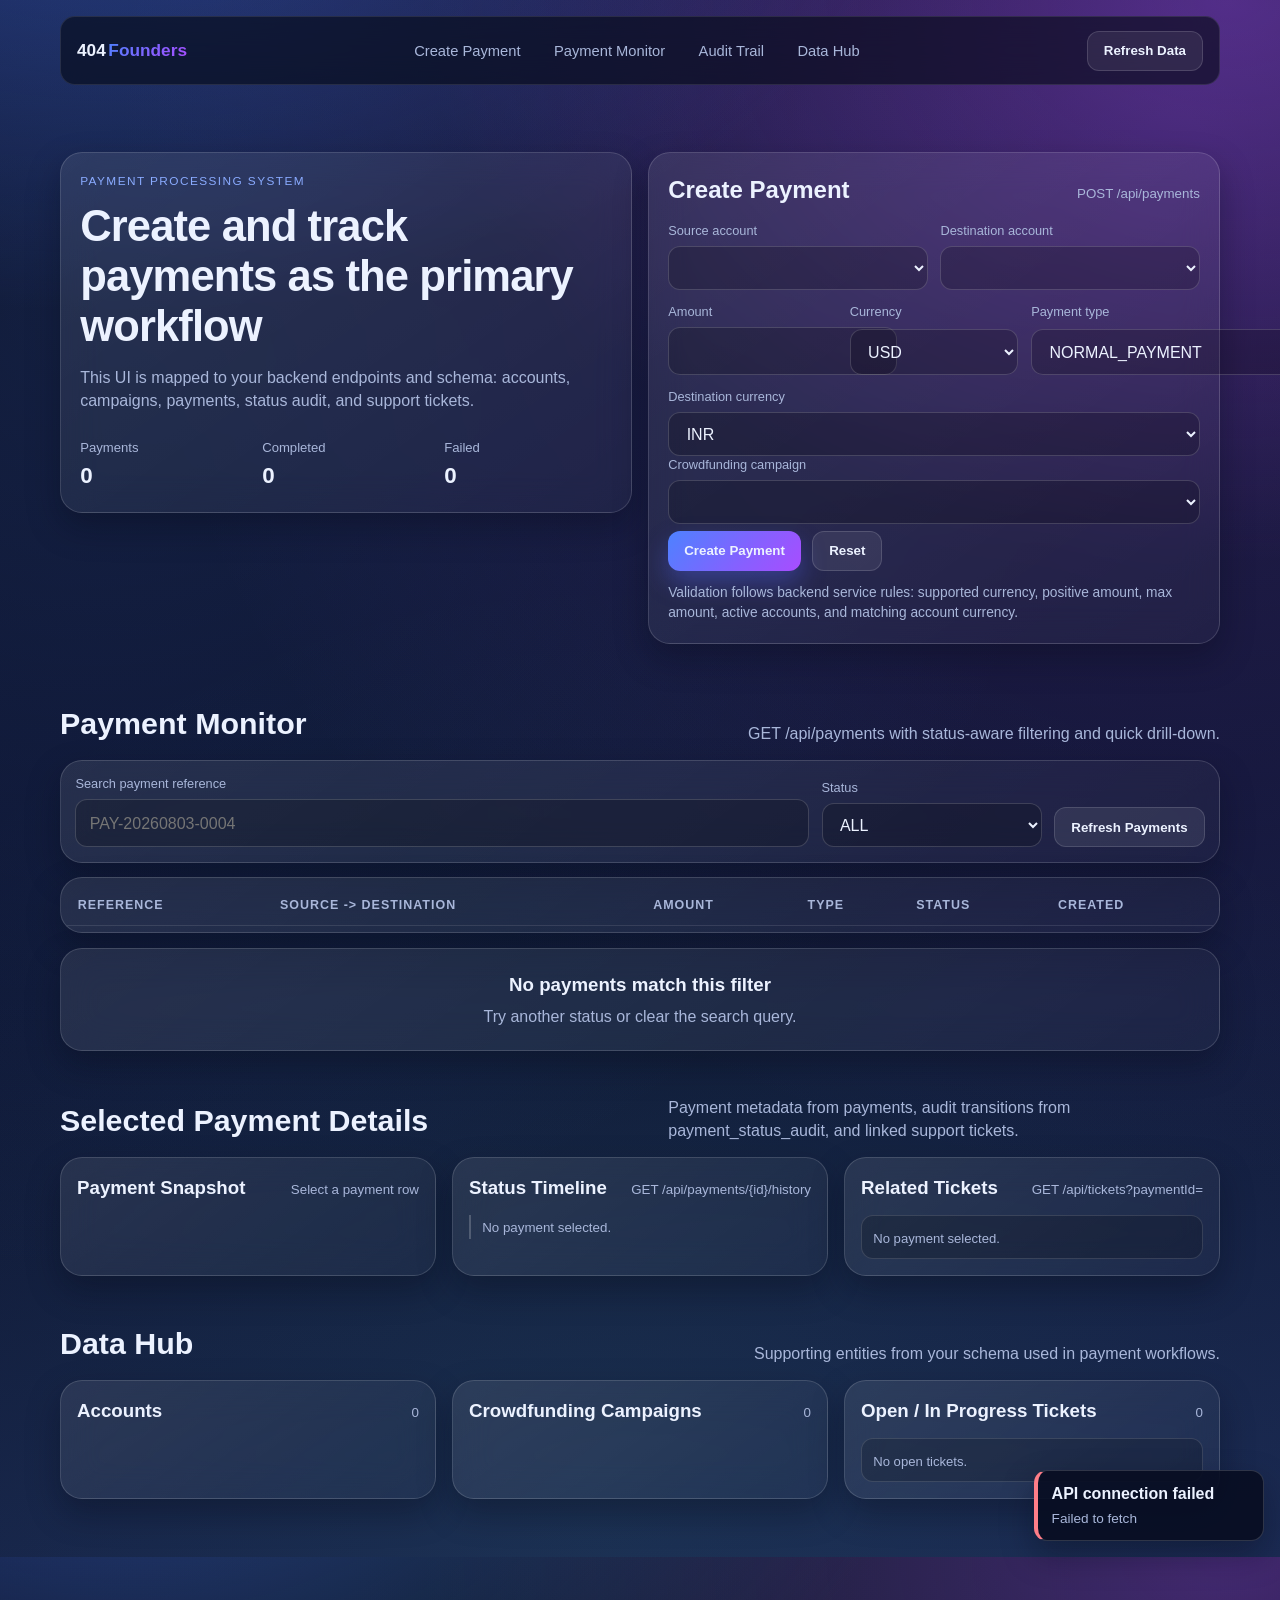
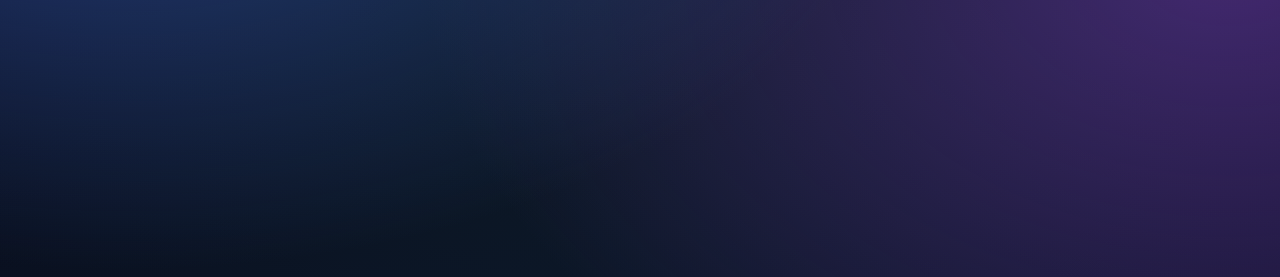
==== frontend/index.html @ 8d090b89 "Updated middleware and extra features" ====
<!DOCTYPE html>
<html lang="en">
<head>
    <meta charset="UTF-8">
    <meta name="viewport" content="width=device-width, initial-scale=1.0">
    <title>Payment Processing System Workspace</title>
    <link rel="stylesheet" href="styles.css">
</head>
<body>
    <div class="loading-screen" id="loadingScreen" aria-hidden="true">
        <div class="loader-orb"></div>
        <p>Loading payment workspace...</p>
    </div>

    <div class="background-glow" aria-hidden="true"></div>

    <header class="site-header" id="siteHeader">
        <nav class="navbar container" aria-label="Main navigation">
            <a class="brand" href="#workspace">404<span>Founders</span></a>
            <button class="nav-toggle" id="navToggle" aria-label="Toggle navigation" aria-expanded="false">
                <span></span><span></span><span></span>
            </button>
            <ul class="nav-links" id="navLinks">
                <li><a href="#workspace">Create Payment</a></li>
                <li><a href="#payments">Payment Monitor</a></li>
                <li><a href="#details">Audit Trail</a></li>
                <li><a href="#datahub">Data Hub</a></li>
            </ul>
            <button class="btn btn-ghost" id="refreshAllBtn">Refresh Data</button>
        </nav>
    </header>

    <main>
        <section class="hero container" id="workspace" data-reveal>
            <div class="hero-content glass">
                <p class="eyebrow">Payment Processing System</p>
                <h1>Create and track payments as the primary workflow</h1>
                <p class="hero-text">This UI is mapped to your backend endpoints and schema: accounts, campaigns, payments, status audit, and support tickets.</p>
                <div class="hero-metrics" id="kpiStrip">
                    <div>
                        <p class="metric-label">Payments</p>
                        <p class="metric-value" data-kpi="payments">0</p>
                    </div>
                    <div>
                        <p class="metric-label">Completed</p>
                        <p class="metric-value" data-kpi="completed">0</p>
                    </div>
                    <div>
                        <p class="metric-label">Failed</p>
                        <p class="metric-value" data-kpi="failed">0</p>
                    </div>
                </div>
            </div>

            <div class="hero-form glass">
                <div class="panel-head">
                    <h2>Create Payment</h2>
                    <small>POST /api/payments</small>
                </div>
                <form id="paymentForm" novalidate>
                    <div class="field-grid two-col">
                        <label class="field">
                            <span>Source account</span>
                            <select id="sourceAccountId" required></select>
                        </label>
                        <label class="field">
                            <span>Destination account</span>
                            <select id="destinationAccountId" required></select>
                        </label>
                    </div>

                    <div class="field-grid three-col">
                        <label class="field">
                            <span>Amount</span>
                            <input id="amount" type="number" min="0.01" step="0.01" required>
                        </label>
                        <label class="field">
                            <span>Currency</span>
                            <select id="currencyCode" required>
                                <option value="USD">USD</option>
                                <option value="EUR">EUR</option>
                                <option value="GBP">GBP</option>
                                <option value="INR">INR</option>
                            </select>
                        </label>
                        <label class="field">
                            <span>Payment type</span>
                            <select id="paymentType" required>
                                <option value="NORMAL_PAYMENT">NORMAL_PAYMENT</option>
                                <option value="CROWDFUNDING_PAYMENT">CROWDFUNDING_PAYMENT</option>
                            </select>
                        </label>
                    </div>

                    <label class="field">
                        <span>Destination currency</span>
                        <select id="destinationCurrencyCode" required>
                            <option value="INR">INR</option>
                            <option value="USD">USD</option>
                            <option value="EUR">EUR</option>
                            <option value="GBP">GBP</option>
                        </select>
                    </label>

                    <label class="field" id="campaignField" hidden>
                        <span>Crowdfunding campaign</span>
                        <select id="crowdfundingCampaignId"></select>
                    </label>

                    <div class="form-actions">
                        <button type="submit" class="btn btn-primary">Create Payment</button>
                        <button type="button" class="btn btn-ghost" id="resetPaymentFormBtn">Reset</button>
                    </div>
                </form>
                <p class="inline-note">Validation follows backend service rules: supported currency, positive amount, max amount, active accounts, and matching account currency.</p>
            </div>
        </section>

        <section class="section container" id="payments" data-reveal>
            <div class="section-heading">
                <h2>Payment Monitor</h2>
                <p>GET /api/payments with status-aware filtering and quick drill-down.</p>
            </div>
            <div class="toolbar glass">
                <label class="field">
                    <span>Search payment reference</span>
                    <input id="paymentSearch" type="search" placeholder="PAY-20260803-0004">
                </label>
                <label class="field">
                    <span>Status</span>
                    <select id="paymentStatusFilter">
                        <option value="ALL">ALL</option>
                        <option value="INITIATED">INITIATED</option>
                        <option value="PROCESSING">PROCESSING</option>
                        <option value="SUCCESS">SUCCESS</option>
                        <option value="CREATED">CREATED</option>
                        <option value="VALIDATED">VALIDATED</option>
                        <option value="SENT">SENT</option>
                        <option value="COMPLETED">COMPLETED</option>
                        <option value="FAILED">FAILED</option>
                        <option value="CANCELLED">CANCELLED</option>
                    </select>
                </label>
                <button class="btn btn-ghost" id="refreshPaymentsBtn">Refresh Payments</button>
            </div>
            <div class="table-wrap glass">
                <table class="payments-table">
                    <thead>
                        <tr>
                            <th>Reference</th>
                            <th>Source -> Destination</th>
                            <th>Amount</th>
                            <th>Type</th>
                            <th>Status</th>
                            <th>Created</th>
                        </tr>
                    </thead>
                    <tbody id="paymentsTableBody"></tbody>
                </table>
            </div>
            <div class="empty-state glass" id="paymentsEmptyState" hidden>
                <h3>No payments match this filter</h3>
                <p>Try another status or clear the search query.</p>
            </div>
        </section>

        <section class="section container" id="details" data-reveal>
            <div class="section-heading">
                <h2>Selected Payment Details</h2>
                <p>Payment metadata from payments, audit transitions from payment_status_audit, and linked support tickets.</p>
            </div>
            <div class="details-grid">
                <article class="glass panel" id="selectedPaymentPanel">
                    <div class="panel-head">
                        <h3>Payment Snapshot</h3>
                        <small id="selectedPaymentReference">Select a payment row</small>
                    </div>
                    <div class="kv-grid" id="paymentSnapshot"></div>
                </article>
                <article class="glass panel">
                    <div class="panel-head">
                        <h3>Status Timeline</h3>
                        <small>GET /api/payments/{id}/history</small>
                    </div>
                    <ul class="timeline" id="auditTimeline"></ul>
                </article>
                <article class="glass panel">
                    <div class="panel-head">
                        <h3>Related Tickets</h3>
                        <small>GET /api/tickets?paymentId=</small>
                    </div>
                    <div id="ticketList" class="ticket-list"></div>
                </article>
            </div>
        </section>

        <section class="section container" id="datahub" data-reveal>
            <div class="section-heading">
                <h2>Data Hub</h2>
                <p>Supporting entities from your schema used in payment workflows.</p>
            </div>
            <div class="hub-grid">
                <article class="glass panel">
                    <div class="panel-head">
                        <h3>Accounts</h3>
                        <small id="accountsCount">0</small>
                    </div>
                    <div id="accountsList" class="list-stack"></div>
                </article>
                <article class="glass panel">
                    <div class="panel-head">
                        <h3>Crowdfunding Campaigns</h3>
                        <small id="campaignsCount">0</small>
                    </div>
                    <div id="campaignsList" class="list-stack"></div>
                </article>
                <article class="glass panel">
                    <div class="panel-head">
                        <h3>Open / In Progress Tickets</h3>
                        <small id="openTicketsCount">0</small>
                    </div>
                    <div id="openTicketsList" class="list-stack"></div>
                </article>
            </div>
        </section>
    </main>

    <div class="toast-stack" id="toastStack" aria-live="polite" aria-atomic="true"></div>

    <dialog class="confirm-dialog" id="confirmDialog">
        <form method="dialog">
            <h3>Confirm Payment Creation</h3>
            <p id="confirmText">Continue with this payment request?</p>
            <div class="dialog-actions">
                <button value="cancel" class="btn btn-ghost">Cancel</button>
                <button value="confirm" class="btn btn-primary" id="confirmActionBtn">Create</button>
            </div>
        </form>
    </dialog>

    <template id="listItemTemplate">
        <article class="list-item">
            <div>
                <h4></h4>
                <p></p>
            </div>
            <span class="status-chip"></span>
        </article>
    </template>

    <script src="script.js"></script>
</body>
</html>
---- frontend/styles.css ----
:root {
    --bg-0: #060915;
    --bg-1: #0d1430;
    --bg-2: #1a2751;
    --text-main: #ecf2ff;
    --text-subtle: #a9b7da;
    --stroke: rgba(255, 255, 255, 0.15);
    --shadow-lg: 0 26px 70px rgba(6, 10, 24, 0.45);
    --shadow-md: 0 14px 32px rgba(6, 10, 24, 0.34);
    --radius-lg: 22px;
    --radius-md: 14px;
    --accent: linear-gradient(130deg, #4d82ff 0%, #8660ff 60%, #a84dff 100%);
    --ok: #4ce0b9;
    --warn: #ffca73;
    --danger: #ff7e88;
}

* {
    box-sizing: border-box;
}

html,
body {
    margin: 0;
    padding: 0;
    min-height: 100%;
}

body {
    font-family: "Inter", "Segoe UI", Roboto, Arial, sans-serif;
    color: var(--text-main);
    background: radial-gradient(1200px 720px at 10% -10%, #25397e 0%, transparent 65%),
        radial-gradient(1150px 800px at 96% 0%, #43256f 0%, transparent 70%),
        linear-gradient(170deg, var(--bg-0), var(--bg-1) 56%, var(--bg-2));
    line-height: 1.45;
    opacity: 0;
    transform: translateY(8px);
    transition: opacity 0.5s ease, transform 0.5s ease;
}

body.is-loaded {
    opacity: 1;
    transform: translateY(0);
}

.background-glow {
    position: fixed;
    inset: -25vmax;
    pointer-events: none;
    background: radial-gradient(circle at 22% 28%, rgba(80, 132, 255, 0.16), transparent 45%),
        radial-gradient(circle at 78% 20%, rgba(155, 87, 255, 0.2), transparent 46%),
        radial-gradient(circle at 48% 83%, rgba(76, 224, 185, 0.07), transparent 45%);
    animation: drift 16s ease-in-out infinite alternate;
}

@keyframes drift {
    0% { transform: translate3d(-2%, -1%, 0) scale(1); }
    100% { transform: translate3d(2%, 1%, 0) scale(1.04); }
}

.container {
    width: min(1160px, 92vw);
    margin: 0 auto;
}

.glass {
    border: 1px solid var(--stroke);
    background: linear-gradient(145deg, rgba(255, 255, 255, 0.09), rgba(255, 255, 255, 0.03));
    border-radius: var(--radius-lg);
    backdrop-filter: blur(18px);
    -webkit-backdrop-filter: blur(18px);
    box-shadow: var(--shadow-md);
}

.site-header {
    position: sticky;
    top: 0;
    z-index: 25;
    padding-top: 1rem;
}

.navbar {
    display: flex;
    align-items: center;
    justify-content: space-between;
    gap: 1rem;
    padding: 0.85rem 1rem;
    border-radius: 15px;
    border: 1px solid rgba(255, 255, 255, 0.1);
    background: rgba(6, 10, 24, 0.62);
    backdrop-filter: blur(15px);
    transition: all 0.25s ease;
}

.site-header.scrolled .navbar {
    border-color: rgba(255, 255, 255, 0.18);
    background: rgba(6, 10, 24, 0.86);
}

.brand {
    color: var(--text-main);
    text-decoration: none;
    font-size: 1.08rem;
    font-weight: 700;
}

.brand span {
    margin-left: 0.16rem;
    background: var(--accent);
    -webkit-background-clip: text;
    background-clip: text;
    color: transparent;
}

.nav-links {
    list-style: none;
    display: flex;
    gap: 0.85rem;
    margin: 0;
    padding: 0;
}

.nav-links a {
    color: var(--text-subtle);
    text-decoration: none;
    font-size: 0.92rem;
    border-radius: 10px;
    padding: 0.4rem 0.62rem;
    transition: color 0.2s ease, background 0.2s ease;
}

.nav-links a:hover,
.nav-links a:focus-visible {
    color: var(--text-main);
    background: rgba(255, 255, 255, 0.08);
}

.nav-toggle {
    display: none;
    width: 42px;
    height: 42px;
    border: 0;
    border-radius: 11px;
    background: rgba(255, 255, 255, 0.1);
}

.nav-toggle span {
    display: block;
    width: 20px;
    height: 2px;
    border-radius: 2px;
    background: #ecf2ff;
    margin: 4px auto;
}

.btn {
    appearance: none;
    border: 0;
    border-radius: 12px;
    padding: 0.72rem 1rem;
    color: var(--text-main);
    font-weight: 600;
    text-decoration: none;
    cursor: pointer;
    transition: transform 0.2s ease, box-shadow 0.25s ease;
}

.btn:hover {
    transform: translateY(-1px);
}

.btn-primary {
    background: var(--accent);
    box-shadow: 0 12px 25px rgba(84, 104, 255, 0.34);
}

.btn-ghost {
    background: rgba(255, 255, 255, 0.08);
    border: 1px solid rgba(255, 255, 255, 0.14);
}

main {
    padding-bottom: 2.2rem;
}

.hero {
    padding: 4.2rem 0 2.2rem;
    display: grid;
    grid-template-columns: 1fr 1fr;
    gap: 1rem;
    align-items: start;
}

.hero-content,
.hero-form {
    padding: 1.2rem;
}

.eyebrow {
    margin: 0 0 0.7rem;
    color: #8aabff;
    text-transform: uppercase;
    letter-spacing: 0.12em;
    font-size: 0.74rem;
}

h1,
h2,
h3,
h4,
p {
    margin: 0;
}

h1 {
    font-size: clamp(1.9rem, 3.4vw, 2.8rem);
    line-height: 1.15;
    letter-spacing: -0.02em;
}

.hero-text {
    margin-top: 0.95rem;
    color: var(--text-subtle);
    max-width: 62ch;
}

.hero-metrics {
    margin-top: 1.6rem;
    display: grid;
    grid-template-columns: repeat(3, minmax(100px, 1fr));
    gap: 0.9rem;
}

.metric-label {
    color: var(--text-subtle);
    font-size: 0.82rem;
}

.metric-value {
    margin-top: 0.2rem;
    font-size: 1.4rem;
    font-weight: 700;
}

.panel-head {
    display: flex;
    align-items: baseline;
    justify-content: space-between;
    gap: 0.8rem;
    margin-bottom: 0.9rem;
}

.panel-head small {
    color: var(--text-subtle);
}

.field-grid {
    display: grid;
    gap: 0.8rem;
    margin-bottom: 0.8rem;
}

.field-grid.two-col { grid-template-columns: repeat(2, minmax(120px, 1fr)); }
.field-grid.three-col { grid-template-columns: repeat(3, minmax(100px, 1fr)); }

.field {
    display: grid;
    gap: 0.35rem;
}

.field span {
    color: var(--text-subtle);
    font-size: 0.8rem;
}

input,
select {
    border: 1px solid rgba(255, 255, 255, 0.16);
    background: rgba(0, 0, 0, 0.2);
    color: var(--text-main);
    border-radius: 12px;
    padding: 0.72rem 0.84rem;
    font: inherit;
    outline: none;
}

input:focus,
select:focus {
    border-color: rgba(136, 157, 255, 0.95);
    box-shadow: 0 0 0 3px rgba(111, 104, 255, 0.22);
}

.form-actions {
    margin-top: 0.4rem;
    display: flex;
    flex-wrap: wrap;
    gap: 0.7rem;
}

.inline-note {
    margin-top: 0.8rem;
    color: var(--text-subtle);
    font-size: 0.86rem;
}

.section {
    padding: 1.4rem 0;
}

.section-heading {
    margin-bottom: 0.9rem;
    display: flex;
    justify-content: space-between;
    align-items: end;
    gap: 1rem;
}

.section-heading h2 {
    font-size: clamp(1.3rem, 2.5vw, 1.9rem);
}

.section-heading p {
    color: var(--text-subtle);
    max-width: 62ch;
}

.toolbar {
    padding: 0.9rem;
    margin-bottom: 0.9rem;
    display: grid;
    grid-template-columns: 1fr 220px auto;
    gap: 0.8rem;
    align-items: end;
}

.table-wrap {
    overflow-x: auto;
    padding: 0.4rem;
}

.payments-table {
    width: 100%;
    border-collapse: collapse;
    min-width: 780px;
}

.payments-table th,
.payments-table td {
    padding: 0.7rem 0.65rem;
    border-bottom: 1px solid rgba(255, 255, 255, 0.1);
    text-align: left;
    font-size: 0.88rem;
}

.payments-table th {
    color: var(--text-subtle);
    font-size: 0.78rem;
    text-transform: uppercase;
    letter-spacing: 0.08em;
}

.payments-table tbody tr {
    cursor: pointer;
    transition: background 0.2s ease;
}

.payments-table tbody tr:hover {
    background: rgba(255, 255, 255, 0.06);
}

.payments-table tbody tr.active-row {
    background: rgba(111, 104, 255, 0.24);
}

.status-chip {
    display: inline-block;
    border-radius: 999px;
    padding: 0.2rem 0.52rem;
    font-size: 0.73rem;
    border: 1px solid rgba(255, 255, 255, 0.22);
}

.status-created,
.status-validated,
.status-sent { color: #d4deff; }

.status-completed {
    color: #b5ffe8;
    border-color: rgba(76, 224, 185, 0.48);
}

.status-failed {
    color: #ffc2c8;
    border-color: rgba(255, 126, 136, 0.5);
}

.details-grid {
    display: grid;
    grid-template-columns: 1fr 1fr 1fr;
    gap: 1rem;
}

.panel {
    padding: 1rem;
}

.kv-grid {
    display: grid;
    gap: 0.55rem;
}

.kv-row {
    display: flex;
    justify-content: space-between;
    gap: 0.8rem;
    border-bottom: 1px dashed rgba(255, 255, 255, 0.13);
    padding-bottom: 0.35rem;
}

.kv-row span {
    color: var(--text-subtle);
    font-size: 0.85rem;
}

.kv-row strong {
    font-size: 0.88rem;
}

.timeline {
    list-style: none;
    margin: 0;
    padding: 0;
    display: grid;
    gap: 0.65rem;
}

.timeline li {
    border-left: 2px solid rgba(255, 255, 255, 0.2);
    padding-left: 0.7rem;
}

.timeline small {
    color: var(--text-subtle);
}

.ticket-list,
.list-stack {
    display: grid;
    gap: 0.55rem;
}

.ticket-item,
.list-item {
    border-radius: 12px;
    background: rgba(0, 0, 0, 0.18);
    border: 1px solid rgba(255, 255, 255, 0.13);
    padding: 0.62rem 0.7rem;
}

.ticket-item p,
.list-item p {
    color: var(--text-subtle);
    font-size: 0.82rem;
    margin-top: 0.2rem;
}

.hub-grid {
    display: grid;
    grid-template-columns: repeat(3, minmax(220px, 1fr));
    gap: 1rem;
}

.empty-state {
    margin-top: 0.9rem;
    text-align: center;
    padding: 1.4rem;
}

.empty-state p {
    color: var(--text-subtle);
    margin-top: 0.4rem;
}

.loading-screen {
    position: fixed;
    inset: 0;
    z-index: 999;
    display: grid;
    place-items: center;
    gap: 0.7rem;
    color: var(--text-subtle);
    background: radial-gradient(circle at 50% 30%, #202d62, #060915);
    transition: opacity 0.45s ease, visibility 0.45s ease;
}

.loading-screen.hidden {
    opacity: 0;
    visibility: hidden;
}

.loader-orb {
    width: 62px;
    height: 62px;
    border-radius: 50%;
    border: 3px solid rgba(255, 255, 255, 0.2);
    border-top-color: #9b8eff;
    animation: spin 1s linear infinite;
}

@keyframes spin { to { transform: rotate(360deg); } }

.toast-stack {
    position: fixed;
    right: 1rem;
    bottom: 1rem;
    display: grid;
    gap: 0.6rem;
    z-index: 80;
}

.toast {
    min-width: 230px;
    max-width: 340px;
    border-radius: 13px;
    padding: 0.72rem 0.85rem;
    border: 1px solid rgba(255, 255, 255, 0.16);
    background: rgba(8, 14, 34, 0.92);
    box-shadow: var(--shadow-md);
    animation: toast-in 0.24s ease;
}

.toast p {
    margin-top: 0.2rem;
    color: var(--text-subtle);
    font-size: 0.85rem;
}

.toast.success { border-left: 4px solid var(--ok); }
.toast.warn { border-left: 4px solid var(--warn); }
.toast.error { border-left: 4px solid var(--danger); }

@keyframes toast-in {
    from { transform: translateY(14px); opacity: 0; }
    to { transform: translateY(0); opacity: 1; }
}

.confirm-dialog {
    width: min(420px, 92vw);
    border: 1px solid rgba(255, 255, 255, 0.2);
    border-radius: 16px;
    background: #0d1634;
    color: var(--text-main);
    box-shadow: var(--shadow-lg);
    padding: 1rem;
}

.confirm-dialog::backdrop {
    background: rgba(4, 7, 17, 0.64);
    backdrop-filter: blur(4px);
}

.confirm-dialog p {
    margin: 0.55rem 0 1rem;
    color: var(--text-subtle);
}

.dialog-actions {
    display: flex;
    justify-content: flex-end;
    gap: 0.65rem;
}

[data-reveal] {
    opacity: 0;
    transform: translateY(18px);
    transition: opacity 0.55s ease, transform 0.55s ease;
}

[data-reveal].visible {
    opacity: 1;
    transform: translateY(0);
}

@media (max-width: 1020px) {
    .hero,
    .details-grid,
    .hub-grid {
        grid-template-columns: 1fr;
    }

    .toolbar {
        grid-template-columns: 1fr 1fr;
    }

    .toolbar .btn {
        grid-column: 1 / -1;
    }

    .field-grid.three-col {
        grid-template-columns: 1fr;
    }
}

@media (max-width: 760px) {
    .nav-toggle {
        display: inline-grid;
        place-items: center;
    }

    .nav-links {
        position: absolute;
        left: 4vw;
        right: 4vw;
        top: 68px;
        display: none;
        flex-direction: column;
        background: rgba(7, 12, 27, 0.95);
        border: 1px solid rgba(255, 255, 255, 0.12);
        border-radius: 14px;
        padding: 0.72rem;
    }

    .nav-links.open {
        display: flex;
    }

    .navbar > .btn {
        display: none;
    }

    .hero {
        padding-top: 3.6rem;
    }

    .field-grid.two-col,
    .toolbar,
    .hero-metrics,
    .section-heading {
        grid-template-columns: 1fr;
    }

    .section-heading {
        display: grid;
    }
}

@media (prefers-reduced-motion: reduce) {
    *, *::before, *::after {
        animation-duration: 0.01ms !important;
        animation-iteration-count: 1 !important;
        transition-duration: 0.01ms !important;
    }
}
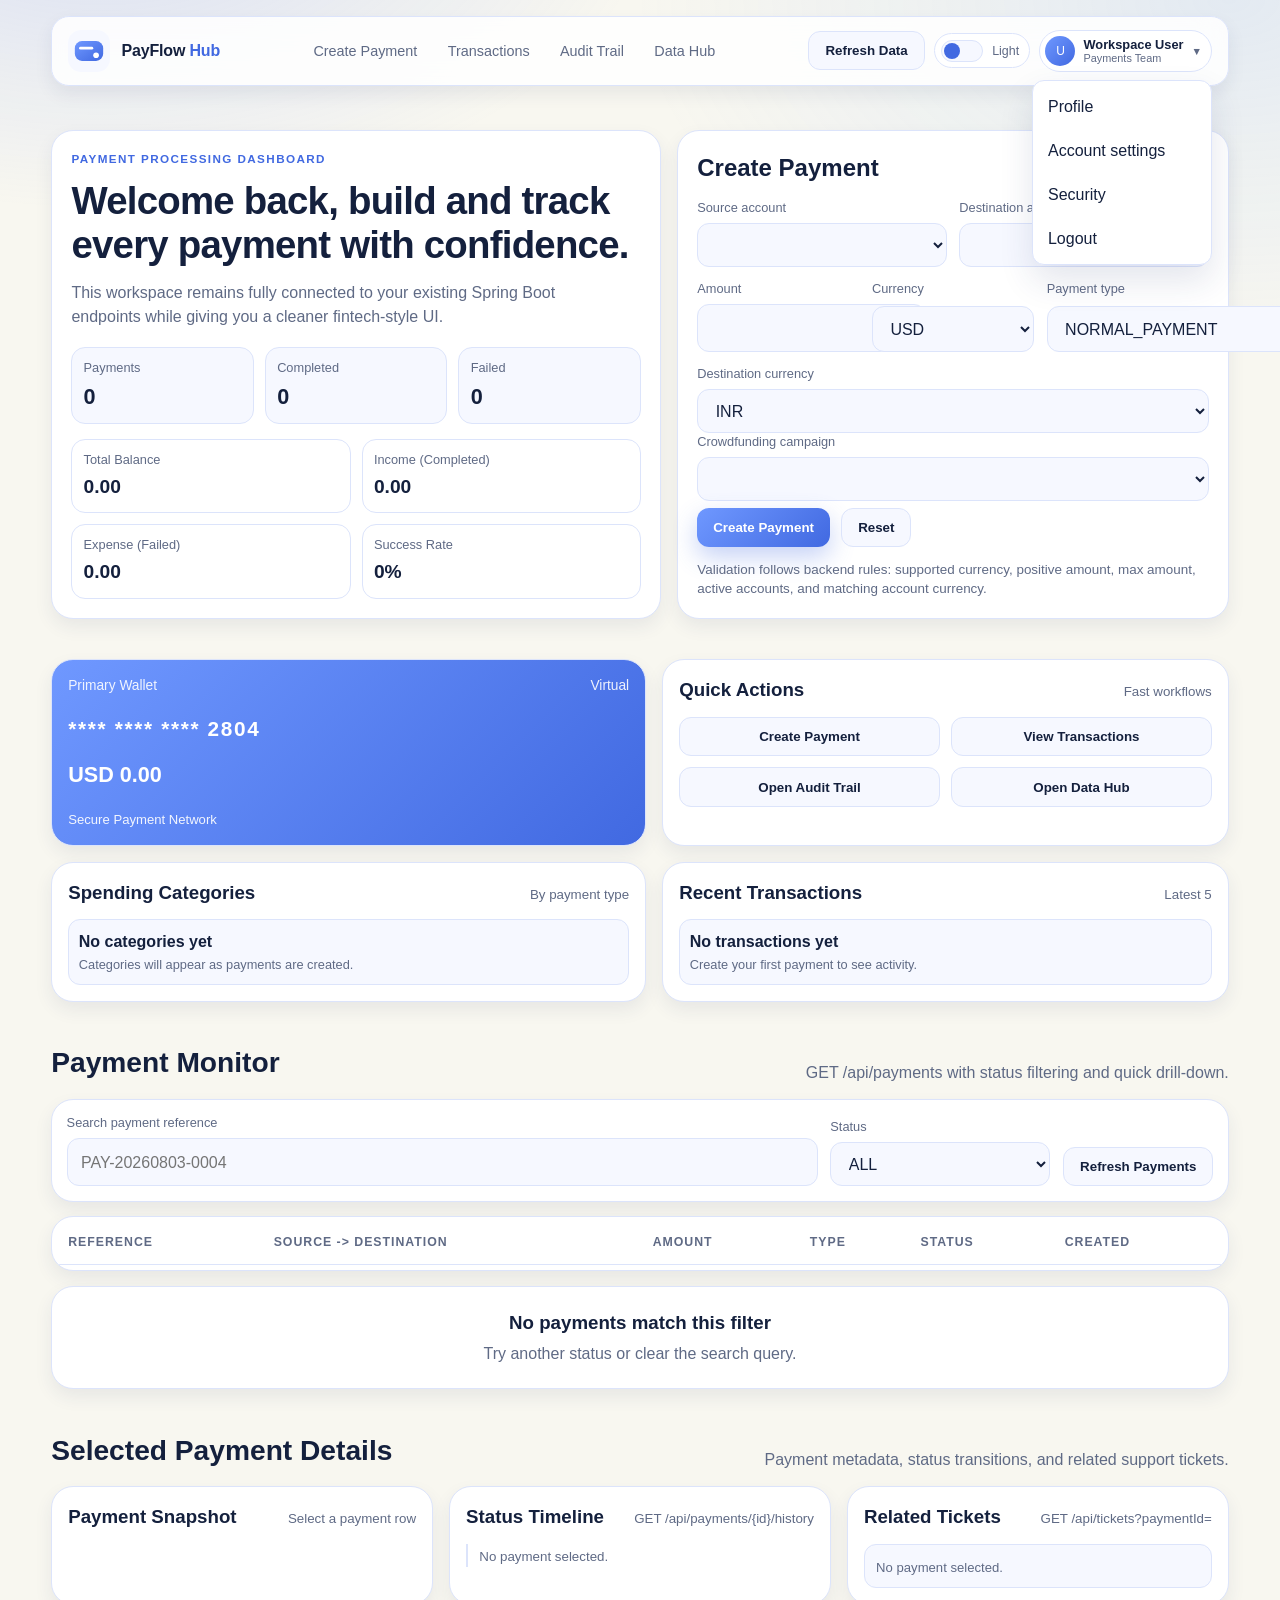
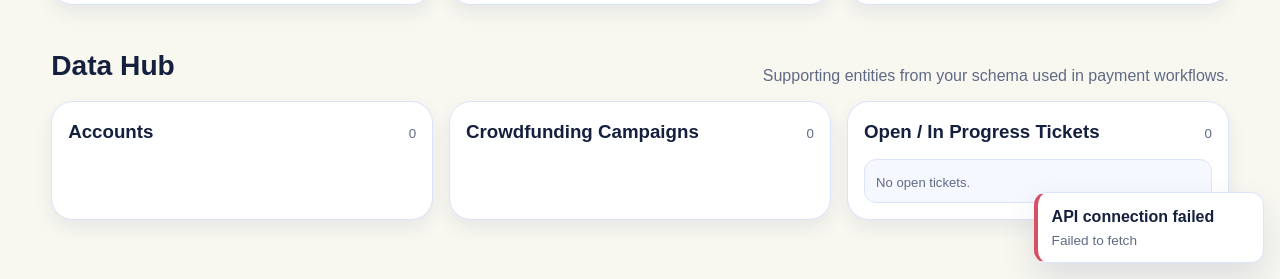
==== commit 97f2f7f8: "frontenddesign" ====
--- a/frontend/index.html
+++ b/frontend/index.html
@@ -6,53 +6,115 @@
     <title>Payment Processing System Workspace</title>
     <link rel="stylesheet" href="styles.css">
 </head>
-<body>
+<body data-theme="light">
     <div class="loading-screen" id="loadingScreen" aria-hidden="true">
         <div class="loader-orb"></div>
         <p>Loading payment workspace...</p>
     </div>
 
-    <div class="background-glow" aria-hidden="true"></div>
-
     <header class="site-header" id="siteHeader">
         <nav class="navbar container" aria-label="Main navigation">
-            <a class="brand" href="#workspace">404<span>Founders</span></a>
+            <a class="brand" href="#workspace" aria-label="Payment Workspace">
+                <span class="brand-logo" aria-hidden="true">
+                    <svg viewBox="0 0 48 48" role="img" focusable="false">
+                        <defs>
+                            <linearGradient id="logoGradient" x1="0" y1="0" x2="1" y2="1">
+                                <stop offset="0%" stop-color="#6f98ff" />
+                                <stop offset="100%" stop-color="#4169e1" />
+                            </linearGradient>
+                        </defs>
+                        <rect x="4" y="10" width="40" height="28" rx="10" fill="url(#logoGradient)"></rect>
+                        <rect x="10" y="18" width="20" height="4" rx="2" fill="#ffffff"></rect>
+                        <circle cx="34" cy="30" r="4" fill="#ffffff"></circle>
+                    </svg>
+                </span>
+                <span class="brand-text">PayFlow <strong>Hub</strong></span>
+            </a>
+
             <button class="nav-toggle" id="navToggle" aria-label="Toggle navigation" aria-expanded="false">
                 <span></span><span></span><span></span>
             </button>
+
             <ul class="nav-links" id="navLinks">
                 <li><a href="#workspace">Create Payment</a></li>
-                <li><a href="#payments">Payment Monitor</a></li>
+                <li><a href="#payments">Transactions</a></li>
                 <li><a href="#details">Audit Trail</a></li>
                 <li><a href="#datahub">Data Hub</a></li>
             </ul>
-            <button class="btn btn-ghost" id="refreshAllBtn">Refresh Data</button>
+
+            <div class="header-actions">
+                <button class="btn btn-ghost" id="refreshAllBtn">Refresh Data</button>
+
+                <button class="theme-toggle" id="themeToggle" type="button" aria-label="Toggle theme">
+                    <span class="theme-toggle-track">
+                        <span class="theme-toggle-thumb"></span>
+                    </span>
+                    <span class="theme-toggle-label" id="themeToggleLabel">Light</span>
+                </button>
+
+                <div class="profile" id="profileMenuRoot">
+                    <button class="profile-trigger" id="profileTrigger" type="button" aria-haspopup="true" aria-expanded="false">
+                        <span class="avatar" aria-hidden="true">U</span>
+                        <span class="profile-meta">
+                            <strong id="profileName">Workspace User</strong>
+                            <small>Payments Team</small>
+                        </span>
+                        <span class="profile-caret" aria-hidden="true">▼</span>
+                    </button>
+                    <div class="profile-dropdown" id="profileDropdown" hidden>
+                        <button type="button">Profile</button>
+                        <button type="button">Account settings</button>
+                        <button type="button">Security</button>
+                        <button type="button">Logout</button>
+                    </div>
+                </div>
+            </div>
         </nav>
     </header>
 
     <main>
         <section class="hero container" id="workspace" data-reveal>
-            <div class="hero-content glass">
-                <p class="eyebrow">Payment Processing System</p>
-                <h1>Create and track payments as the primary workflow</h1>
-                <p class="hero-text">This UI is mapped to your backend endpoints and schema: accounts, campaigns, payments, status audit, and support tickets.</p>
+            <div class="hero-content card">
+                <p class="eyebrow">Payment Processing Dashboard</p>
+                <h1>Welcome back, build and track every payment with confidence.</h1>
+                <p class="hero-text">This workspace remains fully connected to your existing Spring Boot endpoints while giving you a cleaner fintech-style UI.</p>
+
                 <div class="hero-metrics" id="kpiStrip">
-                    <div>
+                    <div class="metric-box">
                         <p class="metric-label">Payments</p>
                         <p class="metric-value" data-kpi="payments">0</p>
                     </div>
-                    <div>
+                    <div class="metric-box">
                         <p class="metric-label">Completed</p>
                         <p class="metric-value" data-kpi="completed">0</p>
                     </div>
-                    <div>
+                    <div class="metric-box">
                         <p class="metric-label">Failed</p>
                         <p class="metric-value" data-kpi="failed">0</p>
                     </div>
                 </div>
-            </div>
-
-            <div class="hero-form glass">
+
+                <div class="insight-grid">
+                    <article class="card insight-card">
+                        <p>Total Balance</p>
+                        <h3 id="totalBalanceValue">0.00</h3>
+                    </article>
+                    <article class="card insight-card">
+                        <p>Income (Completed)</p>
+                        <h3 id="incomeValue">0.00</h3>
+                    </article>
+                    <article class="card insight-card">
+                        <p>Expense (Failed)</p>
+                        <h3 id="expenseValue">0.00</h3>
+                    </article>
+                    <article class="card insight-card">
+                        <p>Success Rate</p>
+                        <h3 id="successRateValue">0%</h3>
+                    </article>
+                </div>
+            </div>
+
+            <div class="hero-form card">
                 <div class="panel-head">
                     <h2>Create Payment</h2>
                     <small>POST /api/payments</small>
@@ -112,16 +174,61 @@
                         <button type="button" class="btn btn-ghost" id="resetPaymentFormBtn">Reset</button>
                     </div>
                 </form>
-                <p class="inline-note">Validation follows backend service rules: supported currency, positive amount, max amount, active accounts, and matching account currency.</p>
+                <p class="inline-note">Validation follows backend rules: supported currency, positive amount, max amount, active accounts, and matching account currency.</p>
+            </div>
+        </section>
+
+        <section class="section container" data-reveal>
+            <div class="dashboard-grid">
+                <article class="card wallet-card">
+                    <div class="wallet-top">
+                        <p>Primary Wallet</p>
+                        <span>Virtual</span>
+                    </div>
+                    <h3>**** **** **** 2804</h3>
+                    <p class="wallet-balance" id="walletBalanceValue">USD 0.00</p>
+                    <div class="wallet-footer">
+                        <span>Secure Payment Network</span>
+                    </div>
+                </article>
+
+                <article class="card quick-actions-card">
+                    <div class="panel-head">
+                        <h3>Quick Actions</h3>
+                        <small>Fast workflows</small>
+                    </div>
+                    <div class="quick-actions-grid">
+                        <button class="btn btn-soft" id="quickActionCreate">Create Payment</button>
+                        <button class="btn btn-soft" id="quickActionTransactions">View Transactions</button>
+                        <button class="btn btn-soft" id="quickActionAudit">Open Audit Trail</button>
+                        <button class="btn btn-soft" id="quickActionDataHub">Open Data Hub</button>
+                    </div>
+                </article>
+
+                <article class="card categories-card">
+                    <div class="panel-head">
+                        <h3>Spending Categories</h3>
+                        <small>By payment type</small>
+                    </div>
+                    <div id="spendingCategoryList" class="stack-list"></div>
+                </article>
+
+                <article class="card recent-card">
+                    <div class="panel-head">
+                        <h3>Recent Transactions</h3>
+                        <small>Latest 5</small>
+                    </div>
+                    <div id="recentTransactionsList" class="stack-list"></div>
+                </article>
             </div>
         </section>
 
         <section class="section container" id="payments" data-reveal>
             <div class="section-heading">
                 <h2>Payment Monitor</h2>
-                <p>GET /api/payments with status-aware filtering and quick drill-down.</p>
-            </div>
-            <div class="toolbar glass">
+                <p>GET /api/payments with status filtering and quick drill-down.</p>
+            </div>
+            <div class="toolbar card">
                 <label class="field">
                     <span>Search payment reference</span>
                     <input id="paymentSearch" type="search" placeholder="PAY-20260803-0004">
@@ -143,7 +250,7 @@
                 </label>
                 <button class="btn btn-ghost" id="refreshPaymentsBtn">Refresh Payments</button>
             </div>
-            <div class="table-wrap glass">
+            <div class="table-wrap card">
                 <table class="payments-table">
                     <thead>
                         <tr>
@@ -158,7 +265,7 @@
                     <tbody id="paymentsTableBody"></tbody>
                 </table>
             </div>
-            <div class="empty-state glass" id="paymentsEmptyState" hidden>
+            <div class="empty-state card" id="paymentsEmptyState" hidden>
                 <h3>No payments match this filter</h3>
                 <p>Try another status or clear the search query.</p>
             </div>
@@ -167,24 +274,24 @@
         <section class="section container" id="details" data-reveal>
             <div class="section-heading">
                 <h2>Selected Payment Details</h2>
-                <p>Payment metadata from payments, audit transitions from payment_status_audit, and linked support tickets.</p>
+                <p>Payment metadata, status transitions, and related support tickets.</p>
             </div>
             <div class="details-grid">
-                <article class="glass panel" id="selectedPaymentPanel">
+                <article class="card panel" id="selectedPaymentPanel">
                     <div class="panel-head">
                         <h3>Payment Snapshot</h3>
                         <small id="selectedPaymentReference">Select a payment row</small>
                     </div>
                     <div class="kv-grid" id="paymentSnapshot"></div>
                 </article>
-                <article class="glass panel">
+                <article class="card panel">
                     <div class="panel-head">
                         <h3>Status Timeline</h3>
                         <small>GET /api/payments/{id}/history</small>
                     </div>
                     <ul class="timeline" id="auditTimeline"></ul>
                 </article>
-                <article class="glass panel">
+                <article class="card panel">
                     <div class="panel-head">
                         <h3>Related Tickets</h3>
                         <small>GET /api/tickets?paymentId=</small>
@@ -200,21 +307,21 @@
                 <p>Supporting entities from your schema used in payment workflows.</p>
             </div>
             <div class="hub-grid">
-                <article class="glass panel">
+                <article class="card panel">
                     <div class="panel-head">
                         <h3>Accounts</h3>
                         <small id="accountsCount">0</small>
                     </div>
                     <div id="accountsList" class="list-stack"></div>
                 </article>
-                <article class="glass panel">
+                <article class="card panel">
                     <div class="panel-head">
                         <h3>Crowdfunding Campaigns</h3>
                         <small id="campaignsCount">0</small>
                     </div>
                     <div id="campaignsList" class="list-stack"></div>
                 </article>
-                <article class="glass panel">
+                <article class="card panel">
                     <div class="panel-head">
                         <h3>Open / In Progress Tickets</h3>
                         <small id="openTicketsCount">0</small>
--- a/frontend/styles.css
+++ b/frontend/styles.css
@@ -1,18 +1,40 @@
 :root {
-    --bg-0: #060915;
-    --bg-1: #0d1430;
-    --bg-2: #1a2751;
-    --text-main: #ecf2ff;
-    --text-subtle: #a9b7da;
-    --stroke: rgba(255, 255, 255, 0.15);
-    --shadow-lg: 0 26px 70px rgba(6, 10, 24, 0.45);
-    --shadow-md: 0 14px 32px rgba(6, 10, 24, 0.34);
-    --radius-lg: 22px;
-    --radius-md: 14px;
-    --accent: linear-gradient(130deg, #4d82ff 0%, #8660ff 60%, #a84dff 100%);
-    --ok: #4ce0b9;
-    --warn: #ffca73;
-    --danger: #ff7e88;
+    --bg: #f8f7f0;
+    --bg-soft: #eef3ff;
+    --surface: #ffffff;
+    --surface-2: #f6f8ff;
+    --text: #14203d;
+    --text-subtle: #5f6a85;
+    --border: #dce4fb;
+    --accent: #4169e1;
+    --accent-2: #5f86ff;
+    --accent-grad: linear-gradient(135deg, #6f98ff 0%, #4169e1 100%);
+    --ok: #2f9d6d;
+    --warn: #c1832f;
+    --danger: #d64f65;
+    --shadow-md: 0 16px 34px rgba(34, 53, 108, 0.12);
+    --shadow-sm: 0 8px 18px rgba(34, 53, 108, 0.08);
+    --radius-xl: 22px;
+    --radius-lg: 16px;
+    --radius-md: 12px;
+}
+
+body[data-theme="dark"] {
+    --bg: #091126;
+    --bg-soft: #0f1a38;
+    --surface: #152344;
+    --surface-2: #1b2d54;
+    --text: #e9efff;
+    --text-subtle: #a9b8dd;
+    --border: #2c3f6d;
+    --accent: #5f86ff;
+    --accent-2: #82a2ff;
+    --accent-grad: linear-gradient(135deg, #5f86ff 0%, #4169e1 100%);
+    --ok: #53d29c;
+    --warn: #f0be75;
+    --danger: #ff8798;
+    --shadow-md: 0 16px 40px rgba(0, 0, 0, 0.35);
+    --shadow-sm: 0 8px 20px rgba(0, 0, 0, 0.25);
 }
 
 * {
@@ -28,14 +50,14 @@
 
 body {
     font-family: "Inter", "Segoe UI", Roboto, Arial, sans-serif;
-    color: var(--text-main);
-    background: radial-gradient(1200px 720px at 10% -10%, #25397e 0%, transparent 65%),
-        radial-gradient(1150px 800px at 96% 0%, #43256f 0%, transparent 70%),
-        linear-gradient(170deg, var(--bg-0), var(--bg-1) 56%, var(--bg-2));
+    color: var(--text);
+    background: radial-gradient(900px 520px at 8% -6%, rgba(101, 136, 255, 0.22), transparent 62%),
+        radial-gradient(900px 540px at 96% 0%, rgba(119, 168, 255, 0.16), transparent 66%),
+        var(--bg);
     line-height: 1.45;
     opacity: 0;
     transform: translateY(8px);
-    transition: opacity 0.5s ease, transform 0.5s ease;
+    transition: background 0.35s ease, color 0.35s ease, opacity 0.45s ease, transform 0.45s ease;
 }
 
 body.is-loaded {
@@ -43,39 +65,29 @@
     transform: translateY(0);
 }
 
-.background-glow {
-    position: fixed;
-    inset: -25vmax;
-    pointer-events: none;
-    background: radial-gradient(circle at 22% 28%, rgba(80, 132, 255, 0.16), transparent 45%),
-        radial-gradient(circle at 78% 20%, rgba(155, 87, 255, 0.2), transparent 46%),
-        radial-gradient(circle at 48% 83%, rgba(76, 224, 185, 0.07), transparent 45%);
-    animation: drift 16s ease-in-out infinite alternate;
-}
-
-@keyframes drift {
-    0% { transform: translate3d(-2%, -1%, 0) scale(1); }
-    100% { transform: translate3d(2%, 1%, 0) scale(1.04); }
-}
-
 .container {
-    width: min(1160px, 92vw);
+    width: min(1180px, 92vw);
     margin: 0 auto;
 }
 
+.card,
 .glass {
-    border: 1px solid var(--stroke);
-    background: linear-gradient(145deg, rgba(255, 255, 255, 0.09), rgba(255, 255, 255, 0.03));
-    border-radius: var(--radius-lg);
-    backdrop-filter: blur(18px);
-    -webkit-backdrop-filter: blur(18px);
+    background: var(--surface);
+    border: 1px solid var(--border);
+    border-radius: var(--radius-xl);
+    box-shadow: var(--shadow-sm);
+    transition: transform 0.2s ease, box-shadow 0.25s ease, background 0.3s ease, border-color 0.3s ease;
+}
+
+.card:hover {
+    transform: translateY(-2px);
     box-shadow: var(--shadow-md);
 }
 
 .site-header {
     position: sticky;
     top: 0;
-    z-index: 25;
+    z-index: 60;
     padding-top: 1rem;
 }
 
@@ -84,38 +96,53 @@
     align-items: center;
     justify-content: space-between;
     gap: 1rem;
-    padding: 0.85rem 1rem;
-    border-radius: 15px;
-    border: 1px solid rgba(255, 255, 255, 0.1);
-    background: rgba(6, 10, 24, 0.62);
-    backdrop-filter: blur(15px);
-    transition: all 0.25s ease;
+    padding: 0.8rem 1rem;
+    border-radius: 18px;
+    border: 1px solid var(--border);
+    background: color-mix(in srgb, var(--surface) 86%, transparent);
+    backdrop-filter: blur(14px);
+    box-shadow: var(--shadow-sm);
 }
 
 .site-header.scrolled .navbar {
-    border-color: rgba(255, 255, 255, 0.18);
-    background: rgba(6, 10, 24, 0.86);
+    box-shadow: var(--shadow-md);
 }
 
 .brand {
-    color: var(--text-main);
+    display: flex;
+    align-items: center;
+    gap: 0.7rem;
     text-decoration: none;
-    font-size: 1.08rem;
-    font-weight: 700;
-}
-
-.brand span {
-    margin-left: 0.16rem;
-    background: var(--accent);
-    -webkit-background-clip: text;
-    background-clip: text;
-    color: transparent;
+    color: var(--text);
+}
+
+.brand-logo {
+    width: 42px;
+    height: 42px;
+    display: inline-grid;
+    place-items: center;
+    border-radius: 13px;
+    background: var(--surface-2);
+}
+
+.brand-logo svg {
+    width: 34px;
+    height: 34px;
+}
+
+.brand-text {
+    font-weight: 600;
+    letter-spacing: -0.01em;
+}
+
+.brand-text strong {
+    color: var(--accent);
 }
 
 .nav-links {
     list-style: none;
     display: flex;
-    gap: 0.85rem;
+    gap: 0.5rem;
     margin: 0;
     padding: 0;
 }
@@ -123,25 +150,155 @@
 .nav-links a {
     color: var(--text-subtle);
     text-decoration: none;
-    font-size: 0.92rem;
+    font-size: 0.9rem;
     border-radius: 10px;
-    padding: 0.4rem 0.62rem;
+    padding: 0.45rem 0.7rem;
     transition: color 0.2s ease, background 0.2s ease;
 }
 
 .nav-links a:hover,
 .nav-links a:focus-visible {
-    color: var(--text-main);
-    background: rgba(255, 255, 255, 0.08);
+    color: var(--accent);
+    background: var(--surface-2);
+}
+
+.header-actions {
+    display: flex;
+    align-items: center;
+    gap: 0.6rem;
+}
+
+.theme-toggle {
+    border: 1px solid var(--border);
+    background: var(--surface);
+    color: var(--text);
+    border-radius: 999px;
+    padding: 0.34rem 0.6rem 0.34rem 0.38rem;
+    display: inline-flex;
+    align-items: center;
+    gap: 0.55rem;
+    cursor: pointer;
+    transition: transform 0.2s ease, box-shadow 0.25s ease;
+}
+
+.theme-toggle:hover {
+    transform: translateY(-1px);
+    box-shadow: var(--shadow-sm);
+}
+
+.theme-toggle-track {
+    width: 42px;
+    height: 22px;
+    border-radius: 999px;
+    background: var(--surface-2);
+    border: 1px solid var(--border);
+    position: relative;
+    display: inline-flex;
+    align-items: center;
+    padding: 0 2px;
+}
+
+.theme-toggle-thumb {
+    width: 16px;
+    height: 16px;
+    border-radius: 50%;
+    background: var(--accent);
+    transform: translateX(0);
+    transition: transform 0.25s ease;
+}
+
+body[data-theme="dark"] .theme-toggle-thumb {
+    transform: translateX(20px);
+}
+
+.theme-toggle-label {
+    font-size: 0.78rem;
+    color: var(--text-subtle);
+}
+
+.profile {
+    position: relative;
+}
+
+.profile-trigger {
+    border: 1px solid var(--border);
+    background: var(--surface);
+    color: var(--text);
+    border-radius: 999px;
+    padding: 0.3rem 0.55rem 0.3rem 0.32rem;
+    display: inline-flex;
+    align-items: center;
+    gap: 0.5rem;
+    cursor: pointer;
+}
+
+.avatar {
+    width: 30px;
+    height: 30px;
+    border-radius: 50%;
+    display: inline-grid;
+    place-items: center;
+    font-size: 0.75rem;
+    color: #fff;
+    background: var(--accent-grad);
+}
+
+.profile-meta {
+    display: grid;
+    text-align: left;
+    line-height: 1.2;
+}
+
+.profile-meta strong {
+    font-size: 0.8rem;
+}
+
+.profile-meta small {
+    font-size: 0.68rem;
+    color: var(--text-subtle);
+}
+
+.profile-caret {
+    font-size: 0.66rem;
+    color: var(--text-subtle);
+}
+
+.profile-dropdown {
+    position: absolute;
+    right: 0;
+    top: calc(100% + 0.5rem);
+    min-width: 180px;
+    background: var(--surface);
+    border: 1px solid var(--border);
+    border-radius: var(--radius-md);
+    box-shadow: var(--shadow-md);
+    padding: 0.35rem;
+    display: grid;
+    gap: 0.2rem;
+}
+
+.profile-dropdown button {
+    text-align: left;
+    border: 0;
+    border-radius: 10px;
+    padding: 0.55rem 0.6rem;
+    font: inherit;
+    color: var(--text);
+    background: transparent;
+    cursor: pointer;
+}
+
+.profile-dropdown button:hover {
+    background: var(--surface-2);
 }
 
 .nav-toggle {
     display: none;
     width: 42px;
     height: 42px;
-    border: 0;
+    border: 1px solid var(--border);
     border-radius: 11px;
-    background: rgba(255, 255, 255, 0.1);
+    background: var(--surface);
 }
 
 .nav-toggle span {
@@ -149,20 +306,20 @@
     width: 20px;
     height: 2px;
     border-radius: 2px;
-    background: #ecf2ff;
+    background: var(--text);
     margin: 4px auto;
 }
 
 .btn {
     appearance: none;
     border: 0;
-    border-radius: 12px;
-    padding: 0.72rem 1rem;
-    color: var(--text-main);
+    border-radius: var(--radius-md);
+    padding: 0.7rem 1rem;
+    color: var(--text);
     font-weight: 600;
     text-decoration: none;
     cursor: pointer;
-    transition: transform 0.2s ease, box-shadow 0.25s ease;
+    transition: transform 0.2s ease, box-shadow 0.25s ease, background 0.2s ease;
 }
 
 .btn:hover {
@@ -170,23 +327,34 @@
 }
 
 .btn-primary {
-    background: var(--accent);
-    box-shadow: 0 12px 25px rgba(84, 104, 255, 0.34);
+    color: #fff;
+    background: var(--accent-grad);
+    box-shadow: 0 10px 24px rgba(65, 105, 225, 0.3);
 }
 
 .btn-ghost {
-    background: rgba(255, 255, 255, 0.08);
-    border: 1px solid rgba(255, 255, 255, 0.14);
+    background: var(--surface-2);
+    border: 1px solid var(--border);
+}
+
+.btn-soft {
+    background: var(--surface-2);
+    border: 1px solid var(--border);
+    text-align: center;
+}
+
+.btn-soft:hover {
+    color: var(--accent);
 }
 
 main {
-    padding-bottom: 2.2rem;
+    padding-bottom: 2.4rem;
 }
 
 .hero {
-    padding: 4.2rem 0 2.2rem;
-    display: grid;
-    grid-template-columns: 1fr 1fr;
+    padding: 2.8rem 0 1.2rem;
+    display: grid;
+    grid-template-columns: 1.05fr 0.95fr;
     gap: 1rem;
     align-items: start;
 }
@@ -198,10 +366,11 @@
 
 .eyebrow {
     margin: 0 0 0.7rem;
-    color: #8aabff;
+    color: var(--accent);
     text-transform: uppercase;
     letter-spacing: 0.12em;
-    font-size: 0.74rem;
+    font-size: 0.73rem;
+    font-weight: 700;
 }
 
 h1,
@@ -213,33 +382,63 @@
 }
 
 h1 {
-    font-size: clamp(1.9rem, 3.4vw, 2.8rem);
+    font-size: clamp(1.85rem, 3vw, 2.6rem);
     line-height: 1.15;
     letter-spacing: -0.02em;
 }
 
 .hero-text {
-    margin-top: 0.95rem;
-    color: var(--text-subtle);
-    max-width: 62ch;
+    margin-top: 0.9rem;
+    color: var(--text-subtle);
+    max-width: 60ch;
 }
 
 .hero-metrics {
-    margin-top: 1.6rem;
+    margin-top: 1.2rem;
     display: grid;
     grid-template-columns: repeat(3, minmax(100px, 1fr));
-    gap: 0.9rem;
+    gap: 0.7rem;
+}
+
+.metric-box {
+    background: var(--surface-2);
+    border: 1px solid var(--border);
+    border-radius: 14px;
+    padding: 0.7rem;
 }
 
 .metric-label {
     color: var(--text-subtle);
-    font-size: 0.82rem;
+    font-size: 0.8rem;
 }
 
 .metric-value {
     margin-top: 0.2rem;
-    font-size: 1.4rem;
+    font-size: 1.35rem;
     font-weight: 700;
+}
+
+.insight-grid {
+    margin-top: 0.9rem;
+    display: grid;
+    grid-template-columns: repeat(2, minmax(140px, 1fr));
+    gap: 0.7rem;
+}
+
+.insight-card {
+    padding: 0.7rem;
+    border-radius: 14px;
+    box-shadow: none;
+}
+
+.insight-card p {
+    color: var(--text-subtle);
+    font-size: 0.8rem;
+}
+
+.insight-card h3 {
+    margin-top: 0.22rem;
+    font-size: 1.2rem;
 }
 
 .panel-head {
@@ -247,7 +446,7 @@
     align-items: baseline;
     justify-content: space-between;
     gap: 0.8rem;
-    margin-bottom: 0.9rem;
+    margin-bottom: 0.85rem;
 }
 
 .panel-head small {
@@ -260,8 +459,13 @@
     margin-bottom: 0.8rem;
 }
 
-.field-grid.two-col { grid-template-columns: repeat(2, minmax(120px, 1fr)); }
-.field-grid.three-col { grid-template-columns: repeat(3, minmax(100px, 1fr)); }
+.field-grid.two-col {
+    grid-template-columns: repeat(2, minmax(120px, 1fr));
+}
+
+.field-grid.three-col {
+    grid-template-columns: repeat(3, minmax(100px, 1fr));
+}
 
 .field {
     display: grid;
@@ -275,19 +479,20 @@
 
 input,
 select {
-    border: 1px solid rgba(255, 255, 255, 0.16);
-    background: rgba(0, 0, 0, 0.2);
-    color: var(--text-main);
+    border: 1px solid var(--border);
+    background: var(--surface-2);
+    color: var(--text);
     border-radius: 12px;
     padding: 0.72rem 0.84rem;
     font: inherit;
     outline: none;
+    transition: border-color 0.2s ease, box-shadow 0.2s ease;
 }
 
 input:focus,
 select:focus {
-    border-color: rgba(136, 157, 255, 0.95);
-    box-shadow: 0 0 0 3px rgba(111, 104, 255, 0.22);
+    border-color: var(--accent);
+    box-shadow: 0 0 0 3px rgba(65, 105, 225, 0.2);
 }
 
 .form-actions {
@@ -300,11 +505,79 @@
 .inline-note {
     margin-top: 0.8rem;
     color: var(--text-subtle);
+    font-size: 0.84rem;
+}
+
+.section {
+    padding: 1.3rem 0;
+}
+
+.dashboard-grid {
+    display: grid;
+    grid-template-columns: 1.05fr 1fr;
+    gap: 1rem;
+}
+
+.wallet-card,
+.quick-actions-card,
+.categories-card,
+.recent-card {
+    padding: 1rem;
+}
+
+.wallet-card {
+    background: var(--accent-grad);
+    color: #fff;
+}
+
+.wallet-card .wallet-top {
+    display: flex;
+    align-items: center;
+    justify-content: space-between;
     font-size: 0.86rem;
-}
-
-.section {
-    padding: 1.4rem 0;
+    opacity: 0.9;
+}
+
+.wallet-card h3 {
+    margin-top: 1.1rem;
+    font-size: 1.3rem;
+    letter-spacing: 0.08em;
+}
+
+.wallet-balance {
+    margin-top: 0.95rem;
+    font-size: 1.35rem;
+    font-weight: 700;
+}
+
+.wallet-footer {
+    margin-top: 1.2rem;
+    font-size: 0.82rem;
+    opacity: 0.92;
+}
+
+.quick-actions-grid {
+    display: grid;
+    grid-template-columns: repeat(2, minmax(120px, 1fr));
+    gap: 0.7rem;
+}
+
+.stack-list {
+    display: grid;
+    gap: 0.55rem;
+}
+
+.stack-item {
+    background: var(--surface-2);
+    border: 1px solid var(--border);
+    border-radius: 12px;
+    padding: 0.6rem;
+}
+
+.stack-item p {
+    color: var(--text-subtle);
+    font-size: 0.8rem;
+    margin-top: 0.16rem;
 }
 
 .section-heading {
@@ -316,7 +589,7 @@
 }
 
 .section-heading h2 {
-    font-size: clamp(1.3rem, 2.5vw, 1.9rem);
+    font-size: clamp(1.3rem, 2.2vw, 1.9rem);
 }
 
 .section-heading p {
@@ -335,7 +608,7 @@
 
 .table-wrap {
     overflow-x: auto;
-    padding: 0.4rem;
+    padding: 0.35rem;
 }
 
 .payments-table {
@@ -346,15 +619,15 @@
 
 .payments-table th,
 .payments-table td {
-    padding: 0.7rem 0.65rem;
-    border-bottom: 1px solid rgba(255, 255, 255, 0.1);
+    padding: 0.72rem 0.65rem;
+    border-bottom: 1px solid var(--border);
     text-align: left;
     font-size: 0.88rem;
 }
 
 .payments-table th {
     color: var(--text-subtle);
-    font-size: 0.78rem;
+    font-size: 0.77rem;
     text-transform: uppercase;
     letter-spacing: 0.08em;
 }
@@ -365,11 +638,11 @@
 }
 
 .payments-table tbody tr:hover {
-    background: rgba(255, 255, 255, 0.06);
+    background: var(--surface-2);
 }
 
 .payments-table tbody tr.active-row {
-    background: rgba(111, 104, 255, 0.24);
+    background: color-mix(in srgb, var(--accent) 15%, var(--surface));
 }
 
 .status-chip {
@@ -377,26 +650,31 @@
     border-radius: 999px;
     padding: 0.2rem 0.52rem;
     font-size: 0.73rem;
-    border: 1px solid rgba(255, 255, 255, 0.22);
+    border: 1px solid var(--border);
+    background: var(--surface-2);
 }
 
 .status-created,
 .status-validated,
-.status-sent { color: #d4deff; }
-
-.status-completed {
-    color: #b5ffe8;
-    border-color: rgba(76, 224, 185, 0.48);
-}
-
-.status-failed {
-    color: #ffc2c8;
-    border-color: rgba(255, 126, 136, 0.5);
+.status-sent {
+    color: var(--accent);
+}
+
+.status-completed,
+.status-success {
+    color: var(--ok);
+    border-color: color-mix(in srgb, var(--ok) 42%, var(--border));
+}
+
+.status-failed,
+.status-cancelled {
+    color: var(--danger);
+    border-color: color-mix(in srgb, var(--danger) 42%, var(--border));
 }
 
 .details-grid {
     display: grid;
-    grid-template-columns: 1fr 1fr 1fr;
+    grid-template-columns: repeat(3, minmax(220px, 1fr));
     gap: 1rem;
 }
 
@@ -413,7 +691,7 @@
     display: flex;
     justify-content: space-between;
     gap: 0.8rem;
-    border-bottom: 1px dashed rgba(255, 255, 255, 0.13);
+    border-bottom: 1px dashed var(--border);
     padding-bottom: 0.35rem;
 }
 
@@ -435,7 +713,7 @@
 }
 
 .timeline li {
-    border-left: 2px solid rgba(255, 255, 255, 0.2);
+    border-left: 2px solid var(--border);
     padding-left: 0.7rem;
 }
 
@@ -452,8 +730,8 @@
 .ticket-item,
 .list-item {
     border-radius: 12px;
-    background: rgba(0, 0, 0, 0.18);
-    border: 1px solid rgba(255, 255, 255, 0.13);
+    background: var(--surface-2);
+    border: 1px solid var(--border);
     padding: 0.62rem 0.7rem;
 }
 
@@ -489,7 +767,7 @@
     place-items: center;
     gap: 0.7rem;
     color: var(--text-subtle);
-    background: radial-gradient(circle at 50% 30%, #202d62, #060915);
+    background: var(--bg);
     transition: opacity 0.45s ease, visibility 0.45s ease;
 }
 
@@ -502,12 +780,16 @@
     width: 62px;
     height: 62px;
     border-radius: 50%;
-    border: 3px solid rgba(255, 255, 255, 0.2);
-    border-top-color: #9b8eff;
+    border: 3px solid color-mix(in srgb, var(--accent) 20%, transparent);
+    border-top-color: var(--accent);
     animation: spin 1s linear infinite;
 }
 
-@keyframes spin { to { transform: rotate(360deg); } }
+@keyframes spin {
+    to {
+        transform: rotate(360deg);
+    }
+}
 
 .toast-stack {
     position: fixed;
@@ -523,8 +805,8 @@
     max-width: 340px;
     border-radius: 13px;
     padding: 0.72rem 0.85rem;
-    border: 1px solid rgba(255, 255, 255, 0.16);
-    background: rgba(8, 14, 34, 0.92);
+    border: 1px solid var(--border);
+    background: var(--surface);
     box-shadow: var(--shadow-md);
     animation: toast-in 0.24s ease;
 }
@@ -535,27 +817,41 @@
     font-size: 0.85rem;
 }
 
-.toast.success { border-left: 4px solid var(--ok); }
-.toast.warn { border-left: 4px solid var(--warn); }
-.toast.error { border-left: 4px solid var(--danger); }
+.toast.success {
+    border-left: 4px solid var(--ok);
+}
+
+.toast.warn {
+    border-left: 4px solid var(--warn);
+}
+
+.toast.error {
+    border-left: 4px solid var(--danger);
+}
 
 @keyframes toast-in {
-    from { transform: translateY(14px); opacity: 0; }
-    to { transform: translateY(0); opacity: 1; }
+    from {
+        transform: translateY(14px);
+        opacity: 0;
+    }
+    to {
+        transform: translateY(0);
+        opacity: 1;
+    }
 }
 
 .confirm-dialog {
     width: min(420px, 92vw);
-    border: 1px solid rgba(255, 255, 255, 0.2);
+    border: 1px solid var(--border);
     border-radius: 16px;
-    background: #0d1634;
-    color: var(--text-main);
-    box-shadow: var(--shadow-lg);
+    background: var(--surface);
+    color: var(--text);
+    box-shadow: var(--shadow-md);
     padding: 1rem;
 }
 
 .confirm-dialog::backdrop {
-    background: rgba(4, 7, 17, 0.64);
+    background: rgba(10, 15, 29, 0.45);
     backdrop-filter: blur(4px);
 }
 
@@ -572,8 +868,8 @@
 
 [data-reveal] {
     opacity: 0;
-    transform: translateY(18px);
-    transition: opacity 0.55s ease, transform 0.55s ease;
+    transform: translateY(16px);
+    transition: opacity 0.5s ease, transform 0.5s ease;
 }
 
 [data-reveal].visible {
@@ -581,8 +877,9 @@
     transform: translateY(0);
 }
 
-@media (max-width: 1020px) {
+@media (max-width: 1080px) {
     .hero,
+    .dashboard-grid,
     .details-grid,
     .hub-grid {
         grid-template-columns: 1fr;
@@ -596,12 +893,14 @@
         grid-column: 1 / -1;
     }
 
-    .field-grid.three-col {
+    .field-grid.three-col,
+    .quick-actions-grid,
+    .insight-grid {
         grid-template-columns: 1fr;
     }
 }
 
-@media (max-width: 760px) {
+@media (max-width: 860px) {
     .nav-toggle {
         display: inline-grid;
         place-items: center;
@@ -611,25 +910,36 @@
         position: absolute;
         left: 4vw;
         right: 4vw;
-        top: 68px;
+        top: 70px;
         display: none;
         flex-direction: column;
-        background: rgba(7, 12, 27, 0.95);
-        border: 1px solid rgba(255, 255, 255, 0.12);
+        background: var(--surface);
+        border: 1px solid var(--border);
         border-radius: 14px;
         padding: 0.72rem;
+        box-shadow: var(--shadow-md);
     }
 
     .nav-links.open {
         display: flex;
     }
 
-    .navbar > .btn {
+    .header-actions {
+        margin-left: auto;
+    }
+
+    .profile-meta,
+    .theme-toggle-label,
+    #refreshAllBtn {
         display: none;
     }
 
+    .profile-trigger {
+        padding-right: 0.42rem;
+    }
+
     .hero {
-        padding-top: 3.6rem;
+        padding-top: 2.3rem;
     }
 
     .field-grid.two-col,
@@ -645,7 +955,9 @@
 }
 
 @media (prefers-reduced-motion: reduce) {
-    *, *::before, *::after {
+    *,
+    *::before,
+    *::after {
         animation-duration: 0.01ms !important;
         animation-iteration-count: 1 !important;
         transition-duration: 0.01ms !important;
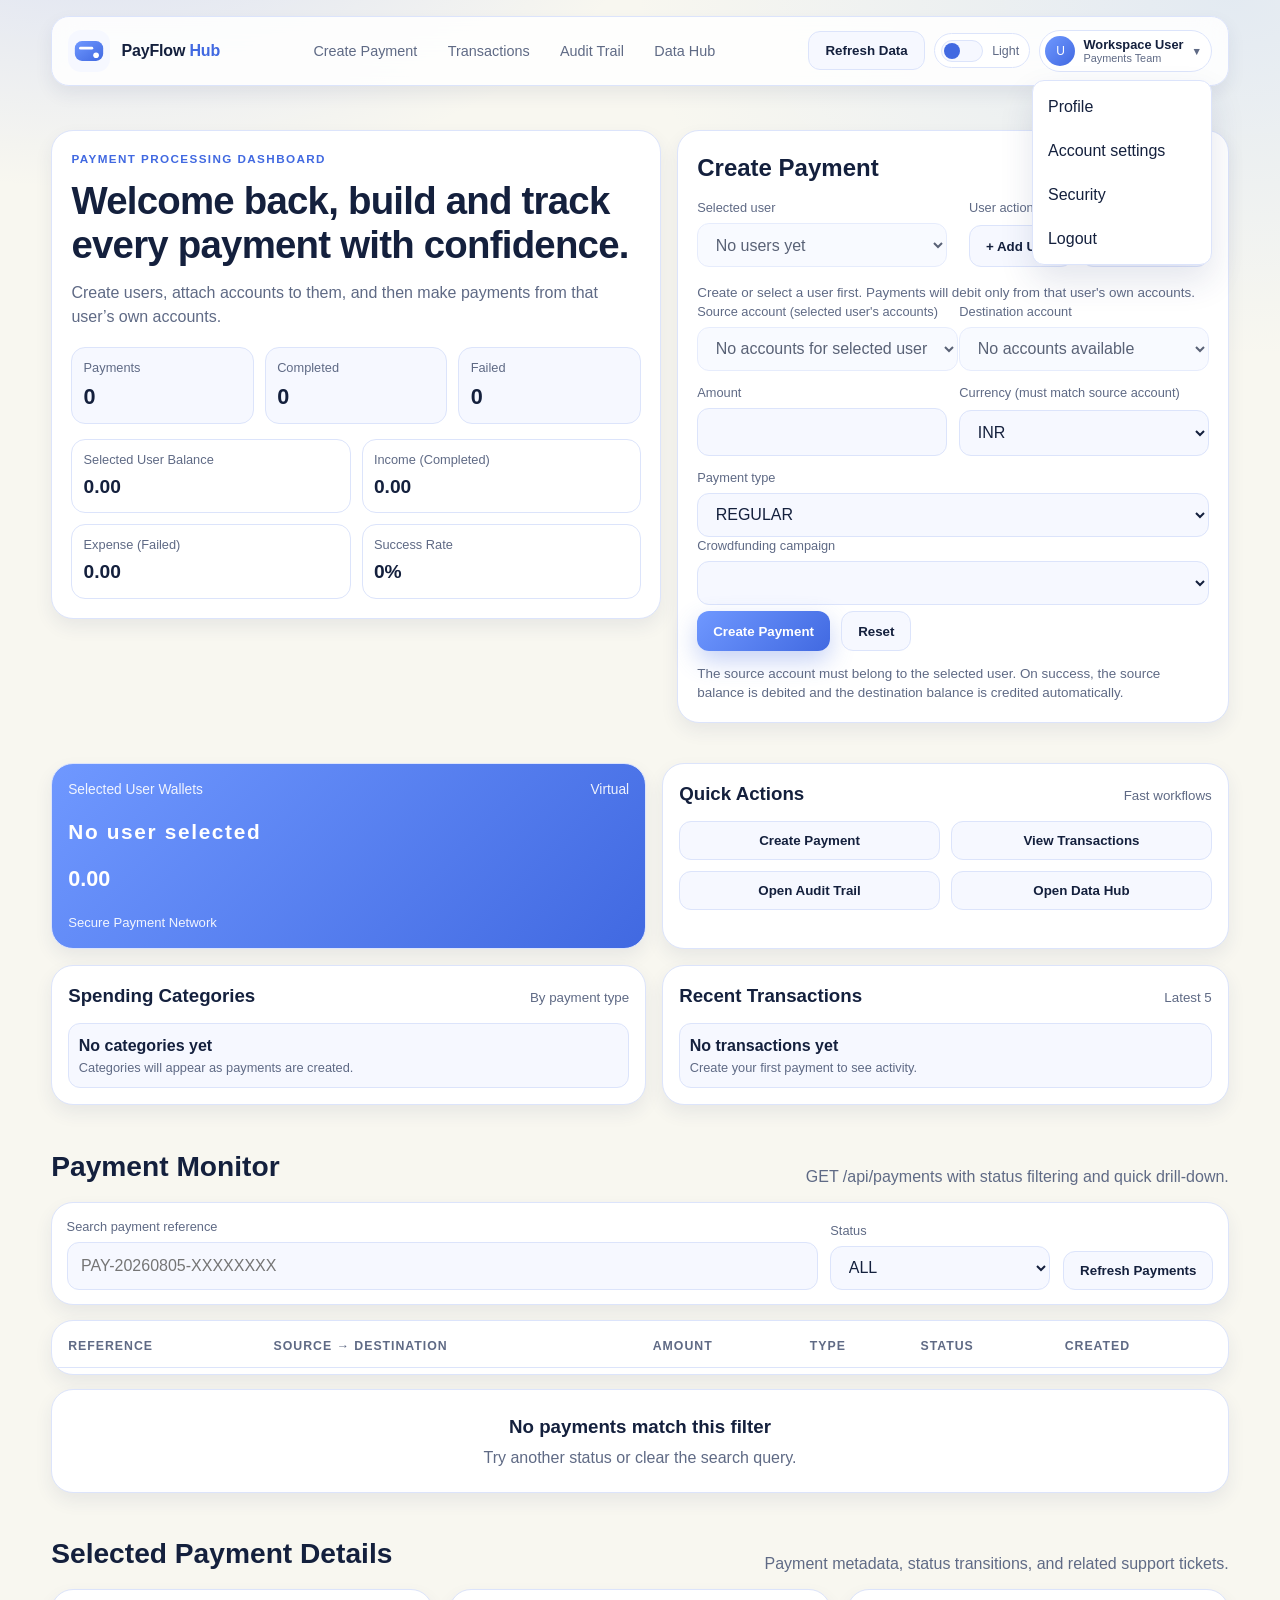
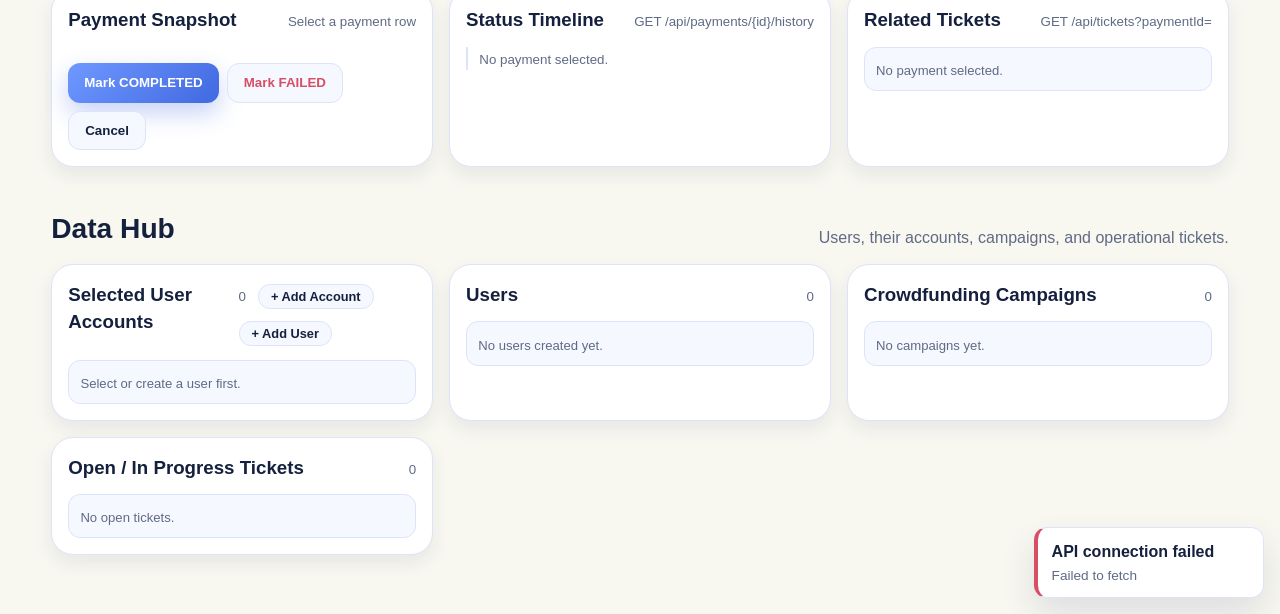
==== commit dc7aa2bb: "70% implementation" ====
--- a/frontend/index.html
+++ b/frontend/index.html
@@ -57,7 +57,7 @@
                         <span class="avatar" aria-hidden="true">U</span>
                         <span class="profile-meta">
                             <strong id="profileName">Workspace User</strong>
-                            <small>Payments Team</small>
+                            <small id="profileSubtext">Payments Team</small>
                         </span>
                         <span class="profile-caret" aria-hidden="true">▼</span>
                     </button>
@@ -73,11 +73,12 @@
     </header>
 
     <main>
+        <!-- ── Hero / Create Payment ─────────────────────────────────────── -->
         <section class="hero container" id="workspace" data-reveal>
             <div class="hero-content card">
                 <p class="eyebrow">Payment Processing Dashboard</p>
                 <h1>Welcome back, build and track every payment with confidence.</h1>
-                <p class="hero-text">This workspace remains fully connected to your existing Spring Boot endpoints while giving you a cleaner fintech-style UI.</p>
+                <p class="hero-text">Create users, attach accounts to them, and then make payments from that user’s own accounts.</p>
 
                 <div class="hero-metrics" id="kpiStrip">
                     <div class="metric-box">
@@ -96,7 +97,7 @@
 
                 <div class="insight-grid">
                     <article class="card insight-card">
-                        <p>Total Balance</p>
+                        <p>Selected User Balance</p>
                         <h3 id="totalBalanceValue">0.00</h3>
                     </article>
                     <article class="card insight-card">
@@ -119,10 +120,26 @@
                     <h2>Create Payment</h2>
                     <small>POST /api/payments</small>
                 </div>
+
+                <div class="field-grid two-col" style="margin-bottom: 1rem;">
+                    <label class="field">
+                        <span>Selected user</span>
+                        <select id="selectedUserId"></select>
+                    </label>
+                    <div class="field" style="justify-content: flex-end;">
+                        <span>User actions</span>
+                        <div style="display:flex; gap:0.5rem; flex-wrap:wrap;">
+                            <button type="button" class="btn btn-soft" id="addUserBtn">+ Add User</button>
+                            <button type="button" class="btn btn-soft" id="quickAddAccountBtn">+ Add Account</button>
+                        </div>
+                    </div>
+                </div>
+                <p class="inline-note" id="selectedUserHint">Select a user first. Payments will debit only from that user's own accounts.</p>
+
                 <form id="paymentForm" novalidate>
                     <div class="field-grid two-col">
                         <label class="field">
-                            <span>Source account</span>
+                            <span>Source account (selected user's accounts)</span>
                             <select id="sourceAccountId" required></select>
                         </label>
                         <label class="field">
@@ -131,36 +148,27 @@
                         </label>
                     </div>
 
-                    <div class="field-grid three-col">
+                    <div class="field-grid two-col">
                         <label class="field">
                             <span>Amount</span>
                             <input id="amount" type="number" min="0.01" step="0.01" required>
                         </label>
                         <label class="field">
-                            <span>Currency</span>
+                            <span>Currency (must match source account)</span>
                             <select id="currencyCode" required>
+                                <option value="INR">INR</option>
                                 <option value="USD">USD</option>
                                 <option value="EUR">EUR</option>
                                 <option value="GBP">GBP</option>
-                                <option value="INR">INR</option>
                             </select>
                         </label>
-                        <label class="field">
-                            <span>Payment type</span>
-                            <select id="paymentType" required>
-                                <option value="NORMAL_PAYMENT">NORMAL_PAYMENT</option>
-                                <option value="CROWDFUNDING_PAYMENT">CROWDFUNDING_PAYMENT</option>
-                            </select>
-                        </label>
                     </div>
 
                     <label class="field">
-                        <span>Destination currency</span>
-                        <select id="destinationCurrencyCode" required>
-                            <option value="INR">INR</option>
-                            <option value="USD">USD</option>
-                            <option value="EUR">EUR</option>
-                            <option value="GBP">GBP</option>
+                        <span>Payment type</span>
+                        <select id="paymentType" required>
+                            <option value="REGULAR">REGULAR</option>
+                            <option value="CROWDFUNDING">CROWDFUNDING</option>
                         </select>
                     </label>
 
@@ -174,19 +182,20 @@
                         <button type="button" class="btn btn-ghost" id="resetPaymentFormBtn">Reset</button>
                     </div>
                 </form>
-                <p class="inline-note">Validation follows backend rules: supported currency, positive amount, max amount, active accounts, and matching account currency.</p>
+                <p class="inline-note">The source account must belong to the selected user. On success, the source balance is debited and the destination balance is credited automatically.</p>
             </div>
         </section>
 
+        <!-- ── Dashboard cards ───────────────────────────────────────────── -->
         <section class="section container" data-reveal>
             <div class="dashboard-grid">
                 <article class="card wallet-card">
                     <div class="wallet-top">
-                        <p>Primary Wallet</p>
+                        <p>Selected User Wallets</p>
                         <span>Virtual</span>
                     </div>
-                    <h3>**** **** **** 2804</h3>
-                    <p class="wallet-balance" id="walletBalanceValue">USD 0.00</p>
+                    <h3 id="walletUserLabel">No user selected</h3>
+                    <p class="wallet-balance" id="walletBalanceValue">0.00</p>
                     <div class="wallet-footer">
                         <span>Secure Payment Network</span>
                     </div>
@@ -223,6 +232,7 @@
             </div>
         </section>
 
+        <!-- ── Payment Monitor ───────────────────────────────────────────── -->
         <section class="section container" id="payments" data-reveal>
             <div class="section-heading">
                 <h2>Payment Monitor</h2>
@@ -231,21 +241,17 @@
             <div class="toolbar card">
                 <label class="field">
                     <span>Search payment reference</span>
-                    <input id="paymentSearch" type="search" placeholder="PAY-20260803-0004">
+                    <input id="paymentSearch" type="search" placeholder="PAY-20260805-XXXXXXXX">
                 </label>
                 <label class="field">
                     <span>Status</span>
                     <select id="paymentStatusFilter">
                         <option value="ALL">ALL</option>
-                        <option value="INITIATED">INITIATED</option>
-                        <option value="PROCESSING">PROCESSING</option>
-                        <option value="SUCCESS">SUCCESS</option>
                         <option value="CREATED">CREATED</option>
                         <option value="VALIDATED">VALIDATED</option>
                         <option value="SENT">SENT</option>
                         <option value="COMPLETED">COMPLETED</option>
                         <option value="FAILED">FAILED</option>
-                        <option value="CANCELLED">CANCELLED</option>
                     </select>
                 </label>
                 <button class="btn btn-ghost" id="refreshPaymentsBtn">Refresh Payments</button>
@@ -255,7 +261,7 @@
                     <thead>
                         <tr>
                             <th>Reference</th>
-                            <th>Source -> Destination</th>
+                            <th>Source → Destination</th>
                             <th>Amount</th>
                             <th>Type</th>
                             <th>Status</th>
@@ -271,6 +277,7 @@
             </div>
         </section>
 
+        <!-- ── Payment Detail + Audit + Tickets ─────────────────────────── -->
         <section class="section container" id="details" data-reveal>
             <div class="section-heading">
                 <h2>Selected Payment Details</h2>
@@ -283,6 +290,11 @@
                         <small id="selectedPaymentReference">Select a payment row</small>
                     </div>
                     <div class="kv-grid" id="paymentSnapshot"></div>
+                    <div id="statusActions" style="margin-top:1rem;display:flex;gap:0.5rem;flex-wrap:wrap;" hidden>
+                        <button class="btn btn-primary" id="markCompletedBtn">Mark COMPLETED</button>
+                        <button class="btn btn-ghost" id="markFailedBtn" style="color:var(--danger)">Mark FAILED</button>
+                        <button class="btn btn-ghost" id="cancelPaymentBtn">Cancel</button>
+                    </div>
                 </article>
                 <article class="card panel">
                     <div class="panel-head">
@@ -301,18 +313,30 @@
             </div>
         </section>
 
+        <!-- ── Data Hub ──────────────────────────────────────────────────── -->
         <section class="section container" id="datahub" data-reveal>
             <div class="section-heading">
                 <h2>Data Hub</h2>
-                <p>Supporting entities from your schema used in payment workflows.</p>
+                <p>Users, their accounts, campaigns, and operational tickets.</p>
             </div>
             <div class="hub-grid">
                 <article class="card panel">
                     <div class="panel-head">
-                        <h3>Accounts</h3>
-                        <small id="accountsCount">0</small>
+                        <h3>Selected User Accounts</h3>
+                        <div style="display:flex;align-items:center;gap:0.75rem;flex-wrap:wrap;">
+                            <small id="accountsCount">0</small>
+                            <button class="btn btn-soft" id="addAccountBtn" style="padding:0.25rem 0.75rem;font-size:0.8rem;">+ Add Account</button>
+                            <button class="btn btn-soft" id="addUserBtnDataHub" style="padding:0.25rem 0.75rem;font-size:0.8rem;">+ Add User</button>
+                        </div>
                     </div>
                     <div id="accountsList" class="list-stack"></div>
+                </article>
+                <article class="card panel">
+                    <div class="panel-head">
+                        <h3>Users</h3>
+                        <small id="usersCount">0</small>
+                    </div>
+                    <div id="usersList" class="list-stack"></div>
                 </article>
                 <article class="card panel">
                     <div class="panel-head">
@@ -345,6 +369,84 @@
         </form>
     </dialog>
 
+    <dialog class="confirm-dialog" id="addUserDialog">
+        <form method="dialog" id="addUserForm" novalidate>
+            <h3>Create User</h3>
+            <div class="field-grid two-col" style="margin-top:1rem;">
+                <label class="field">
+                    <span>Full name *</span>
+                    <input type="text" id="newUserName" placeholder="e.g. Ragul Kumar" required>
+                </label>
+                <label class="field">
+                    <span>Email *</span>
+                    <input type="email" id="newUserEmail" placeholder="ragul@example.com" required>
+                </label>
+            </div>
+            <p id="addUserError" style="color:var(--danger);font-size:0.85rem;margin-top:0.5rem;display:none;"></p>
+            <div class="dialog-actions" style="margin-top:1rem;">
+                <button type="button" class="btn btn-ghost" id="cancelAddUserBtn">Cancel</button>
+                <button type="button" class="btn btn-primary" id="submitAddUserBtn">Create User</button>
+            </div>
+        </form>
+    </dialog>
+
+    <dialog class="confirm-dialog" id="addAccountDialog">
+        <form method="dialog" id="addAccountForm" novalidate>
+            <h3>Add Account for Selected User</h3>
+            <p id="addAccountSelectedUser" class="inline-note" style="margin-top:0.5rem;">No user selected.</p>
+            <div class="field-grid two-col" style="margin-top:1rem;">
+                <label class="field">
+                    <span>Account holder name</span>
+                    <input type="text" id="newAccountName" placeholder="Leave blank to use user name">
+                </label>
+                <label class="field">
+                    <span>Currency *</span>
+                    <select id="newAccountCurrency" required>
+                        <option value="INR">INR</option>
+                        <option value="USD">USD</option>
+                        <option value="EUR">EUR</option>
+                        <option value="GBP">GBP</option>
+                    </select>
+                </label>
+            </div>
+            <div class="field-grid two-col" style="margin-top:0.5rem;">
+                <label class="field">
+                    <span>Initial balance *</span>
+                    <input type="number" id="newAccountBalance" min="0" step="0.01" placeholder="0.00" required>
+                </label>
+                <label class="field">
+                    <span>Daily limit</span>
+                    <input type="number" id="newAccountDailyLimit" min="0" step="0.01" placeholder="50000.00">
+                </label>
+            </div>
+            <div class="field-grid two-col" style="margin-top:0.5rem;">
+                <label class="field">
+                    <span>Account number</span>
+                    <input type="text" id="newAccountNumber" placeholder="Optional account number">
+                </label>
+                <label class="field">
+                    <span>Bank name</span>
+                    <input type="text" id="newAccountBankName" placeholder="Optional bank name">
+                </label>
+            </div>
+            <div class="field-grid two-col" style="margin-top:0.5rem;">
+                <label class="field">
+                    <span>IFSC / routing code</span>
+                    <input type="text" id="newAccountBankIfsc" placeholder="Optional IFSC">
+                </label>
+                <label class="field" style="flex-direction:row;align-items:center;gap:0.5rem;justify-content:flex-start;">
+                    <input type="checkbox" id="newAccountIsBucket">
+                    <span>Bucket account (for crowdfunding)</span>
+                </label>
+            </div>
+            <p id="addAccountError" style="color:var(--danger);font-size:0.85rem;margin-top:0.5rem;display:none;"></p>
+            <div class="dialog-actions" style="margin-top:1rem;">
+                <button type="button" class="btn btn-ghost" id="cancelAddAccountBtn">Cancel</button>
+                <button type="button" class="btn btn-primary" id="submitAddAccountBtn">Create Account</button>
+            </div>
+        </form>
+    </dialog>
+
     <template id="listItemTemplate">
         <article class="list-item">
             <div>
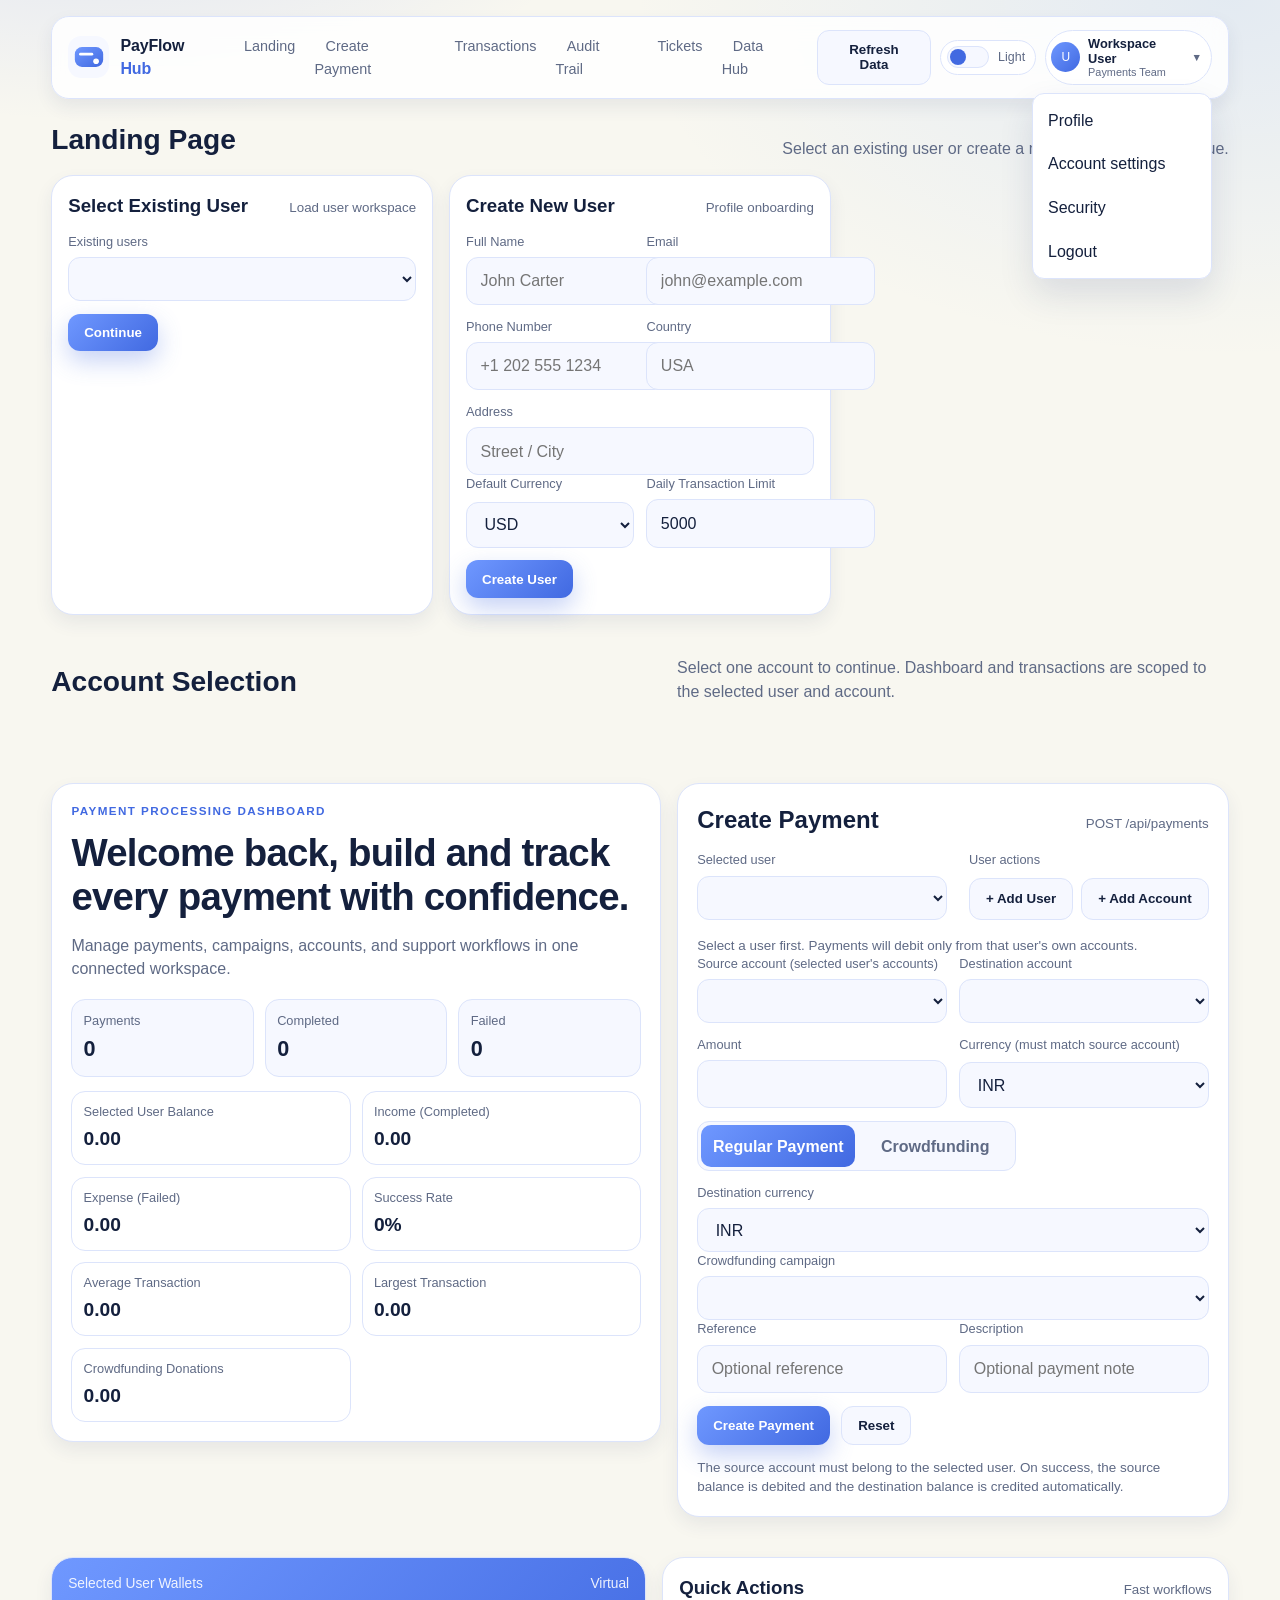
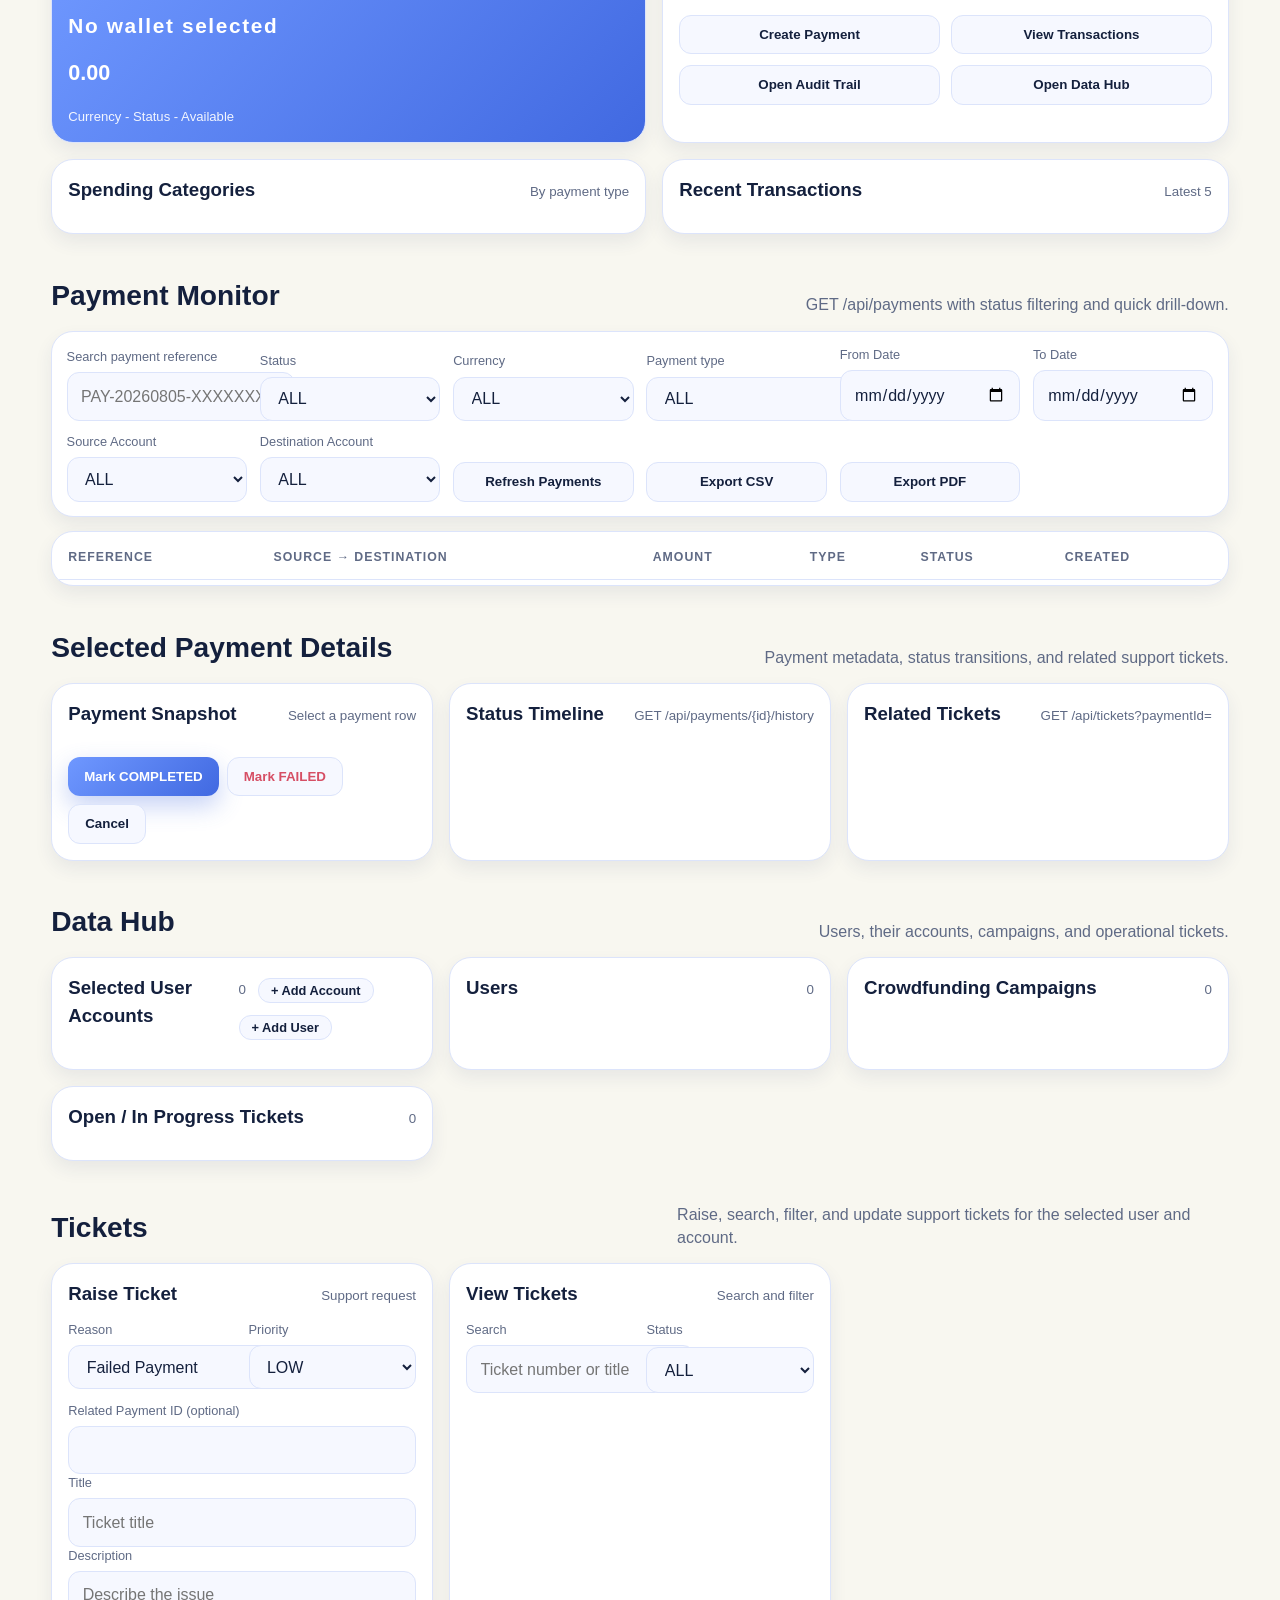
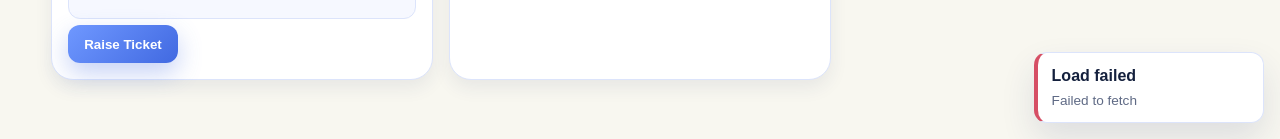
==== commit 11c2a37c: "Made few changes in the backend and improved frontend" ====
--- a/frontend/index.html
+++ b/frontend/index.html
@@ -36,9 +36,11 @@
             </button>
 
             <ul class="nav-links" id="navLinks">
+                <li><a href="#landing">Landing</a></li>
                 <li><a href="#workspace">Create Payment</a></li>
                 <li><a href="#payments">Transactions</a></li>
                 <li><a href="#details">Audit Trail</a></li>
+                <li><a href="#tickets">Tickets</a></li>
                 <li><a href="#datahub">Data Hub</a></li>
             </ul>
 
@@ -73,12 +75,89 @@
     </header>
 
     <main>
+        <section class="section container" id="landing" data-reveal>
+            <div class="section-heading">
+                <h2>Landing Page</h2>
+                <p>Select an existing user or create a new user profile to continue.</p>
+            </div>
+            <div class="details-grid">
+                <article class="card panel">
+                    <div class="panel-head">
+                        <h3>Select Existing User</h3>
+                        <small>Load user workspace</small>
+                    </div>
+                    <label class="field">
+                        <span>Existing users</span>
+                        <select id="landingExistingUserSelect"></select>
+                    </label>
+                    <div class="form-actions" style="margin-top:0.8rem;">
+                        <button class="btn btn-primary" id="continueExistingUserBtn" type="button">Continue</button>
+                    </div>
+                </article>
+
+                <article class="card panel">
+                    <div class="panel-head">
+                        <h3>Create New User</h3>
+                        <small>Profile onboarding</small>
+                    </div>
+                    <div class="field-grid two-col">
+                        <label class="field">
+                            <span>Full Name</span>
+                            <input id="landingFullName" type="text" placeholder="John Carter">
+                        </label>
+                        <label class="field">
+                            <span>Email</span>
+                            <input id="landingEmail" type="email" placeholder="john@example.com">
+                        </label>
+                    </div>
+                    <div class="field-grid two-col">
+                        <label class="field">
+                            <span>Phone Number</span>
+                            <input id="landingPhone" type="text" placeholder="+1 202 555 1234">
+                        </label>
+                        <label class="field">
+                            <span>Country</span>
+                            <input id="landingCountry" type="text" placeholder="USA">
+                        </label>
+                    </div>
+                    <label class="field">
+                        <span>Address</span>
+                        <input id="landingAddress" type="text" placeholder="Street / City">
+                    </label>
+                    <div class="field-grid two-col">
+                        <label class="field">
+                            <span>Default Currency</span>
+                            <select id="landingDefaultCurrency">
+                                <option value="USD">USD</option>
+                                <option value="INR">INR</option>
+                            </select>
+                        </label>
+                        <label class="field">
+                            <span>Daily Transaction Limit</span>
+                            <input id="landingDailyLimit" type="number" min="1" step="0.01" value="5000">
+                        </label>
+                    </div>
+                    <div class="form-actions" style="margin-top:0.8rem;">
+                        <button class="btn btn-primary" id="createLandingUserBtn" type="button">Create User</button>
+                    </div>
+                </article>
+            </div>
+        </section>
+
+        <section class="section container" id="accountSelection" data-reveal>
+            <div class="section-heading">
+                <h2>Account Selection</h2>
+                <p>Select one account to continue. Dashboard and transactions are scoped to the selected user and account.</p>
+            </div>
+            <div id="accountSelectionList" class="hub-grid"></div>
+        </section>
+
         <!-- ── Hero / Create Payment ─────────────────────────────────────── -->
         <section class="hero container" id="workspace" data-reveal>
             <div class="hero-content card">
                 <p class="eyebrow">Payment Processing Dashboard</p>
                 <h1>Welcome back, build and track every payment with confidence.</h1>
-                <p class="hero-text">Create users, attach accounts to them, and then make payments from that user’s own accounts.</p>
+                <p class="hero-text">Manage payments, campaigns, accounts, and support workflows in one connected workspace.</p>
 
                 <div class="hero-metrics" id="kpiStrip">
                     <div class="metric-box">
@@ -112,6 +191,18 @@
                         <p>Success Rate</p>
                         <h3 id="successRateValue">0%</h3>
                     </article>
+                    <article class="card insight-card">
+                        <p>Average Transaction</p>
+                        <h3 id="averageTransactionValue">0.00</h3>
+                    </article>
+                    <article class="card insight-card">
+                        <p>Largest Transaction</p>
+                        <h3 id="largestTransactionValue">0.00</h3>
+                    </article>
+                    <article class="card insight-card">
+                        <p>Crowdfunding Donations</p>
+                        <h3 id="crowdfundingDonationValue">0.00</h3>
+                    </article>
                 </div>
             </div>
 
@@ -164,11 +255,19 @@
                         </label>
                     </div>
 
-                    <label class="field">
-                        <span>Payment type</span>
-                        <select id="paymentType" required>
-                            <option value="REGULAR">REGULAR</option>
-                            <option value="CROWDFUNDING">CROWDFUNDING</option>
+                    <div class="segment-control" role="tablist" aria-label="Payment type">
+                        <button class="segment-btn active" type="button" id="paymentTypeRegular">Regular Payment</button>
+                        <button class="segment-btn" type="button" id="paymentTypeCrowdfunding">Crowdfunding</button>
+                    </div>
+                    <input id="paymentType" type="hidden" value="REGULAR">
+
+                    <label class="field" id="destinationCurrencyField">
+                        <span>Destination currency</span>
+                        <select id="destinationCurrencyCode" required>
+                            <option value="INR">INR</option>
+                            <option value="USD">USD</option>
+                            <option value="EUR">EUR</option>
+                            <option value="GBP">GBP</option>
                         </select>
                     </label>
 
@@ -176,6 +275,17 @@
                         <span>Crowdfunding campaign</span>
                         <select id="crowdfundingCampaignId"></select>
                     </label>
+
+                    <div class="field-grid two-col">
+                        <label class="field">
+                            <span>Reference</span>
+                            <input id="paymentReference" type="text" maxlength="64" placeholder="Optional reference">
+                        </label>
+                        <label class="field">
+                            <span>Description</span>
+                            <input id="paymentDescription" type="text" maxlength="160" placeholder="Optional payment note">
+                        </label>
+                    </div>
 
                     <div class="form-actions">
                         <button type="submit" class="btn btn-primary">Create Payment</button>
@@ -194,10 +304,10 @@
                         <p>Selected User Wallets</p>
                         <span>Virtual</span>
                     </div>
-                    <h3 id="walletUserLabel">No user selected</h3>
+                    <h3 id="walletAccountNumber">No wallet selected</h3>
                     <p class="wallet-balance" id="walletBalanceValue">0.00</p>
                     <div class="wallet-footer">
-                        <span>Secure Payment Network</span>
+                        <span id="walletMeta">Currency - Status - Available</span>
                     </div>
                 </article>
 
@@ -254,7 +364,47 @@
                         <option value="FAILED">FAILED</option>
                     </select>
                 </label>
+                <label class="field">
+                    <span>Currency</span>
+                    <select id="paymentCurrencyFilter">
+                        <option value="ALL">ALL</option>
+                        <option value="USD">USD</option>
+                        <option value="INR">INR</option>
+                    </select>
+                </label>
+                <label class="field">
+                    <span>Payment type</span>
+                    <select id="paymentTypeFilter">
+                        <option value="ALL">ALL</option>
+                        <option value="NORMAL_PAYMENT">NORMAL_PAYMENT</option>
+                        <option value="CROWDFUNDING_PAYMENT">CROWDFUNDING_PAYMENT</option>
+                        <option value="REGULAR">REGULAR</option>
+                        <option value="CROWDFUNDING">CROWDFUNDING</option>
+                    </select>
+                </label>
+                <label class="field">
+                    <span>From Date</span>
+                    <input id="paymentFromDate" type="date">
+                </label>
+                <label class="field">
+                    <span>To Date</span>
+                    <input id="paymentToDate" type="date">
+                </label>
+                <label class="field">
+                    <span>Source Account</span>
+                    <select id="paymentSourceAccountFilter">
+                        <option value="ALL">ALL</option>
+                    </select>
+                </label>
+                <label class="field">
+                    <span>Destination Account</span>
+                    <select id="paymentDestinationAccountFilter">
+                        <option value="ALL">ALL</option>
+                    </select>
+                </label>
                 <button class="btn btn-ghost" id="refreshPaymentsBtn">Refresh Payments</button>
+                <button class="btn btn-soft" id="exportCsvBtn">Export CSV</button>
+                <button class="btn btn-soft" id="exportPdfBtn">Export PDF</button>
             </div>
             <div class="table-wrap card">
                 <table class="payments-table">
@@ -354,6 +504,82 @@
                 </article>
             </div>
         </section>
+
+        <section class="section container" id="tickets" data-reveal>
+            <div class="section-heading">
+                <h2>Tickets</h2>
+                <p>Raise, search, filter, and update support tickets for the selected user and account.</p>
+            </div>
+            <div class="details-grid">
+                <article class="card panel">
+                    <div class="panel-head">
+                        <h3>Raise Ticket</h3>
+                        <small>Support request</small>
+                    </div>
+                    <div class="field-grid two-col">
+                        <label class="field">
+                            <span>Reason</span>
+                            <select id="ticketReason">
+                                <option value="FAILED_PAYMENT">Failed Payment</option>
+                                <option value="WRONG_RECIPIENT">Wrong Recipient</option>
+                                <option value="DUPLICATE_PAYMENT">Duplicate Payment</option>
+                                <option value="DAILY_LIMIT_EXCEEDED">Daily Limit Exceeded</option>
+                                <option value="INSUFFICIENT_FUNDS">Insufficient Funds</option>
+                                <option value="CURRENCY_CONVERSION_ISSUE">Currency Conversion Issue</option>
+                                <option value="OTHER">Other</option>
+                            </select>
+                        </label>
+                        <label class="field">
+                            <span>Priority</span>
+                            <select id="ticketPriority">
+                                <option value="LOW">LOW</option>
+                                <option value="MEDIUM">MEDIUM</option>
+                                <option value="HIGH">HIGH</option>
+                                <option value="CRITICAL">CRITICAL</option>
+                            </select>
+                        </label>
+                    </div>
+                    <label class="field">
+                        <span>Related Payment ID (optional)</span>
+                        <input id="ticketPaymentId" type="number" min="1">
+                    </label>
+                    <label class="field">
+                        <span>Title</span>
+                        <input id="ticketTitle" type="text" placeholder="Ticket title">
+                    </label>
+                    <label class="field">
+                        <span>Description</span>
+                        <input id="ticketDescription" type="text" placeholder="Describe the issue">
+                    </label>
+                    <div class="form-actions">
+                        <button class="btn btn-primary" id="raiseTicketBtn" type="button">Raise Ticket</button>
+                    </div>
+                </article>
+                <article class="card panel">
+                    <div class="panel-head">
+                        <h3>View Tickets</h3>
+                        <small>Search and filter</small>
+                    </div>
+                    <div class="field-grid two-col">
+                        <label class="field">
+                            <span>Search</span>
+                            <input id="ticketSearch" type="search" placeholder="Ticket number or title">
+                        </label>
+                        <label class="field">
+                            <span>Status</span>
+                            <select id="ticketStatusFilter">
+                                <option value="ALL">ALL</option>
+                                <option value="OPEN">OPEN</option>
+                                <option value="IN_PROGRESS">IN_PROGRESS</option>
+                                <option value="RESOLVED">RESOLVED</option>
+                                <option value="CLOSED">CLOSED</option>
+                            </select>
+                        </label>
+                    </div>
+                    <div id="ticketsListPanel" class="list-stack"></div>
+                </article>
+            </div>
+        </section>
     </main>
 
     <div class="toast-stack" id="toastStack" aria-live="polite" aria-atomic="true"></div>
@@ -369,6 +595,17 @@
         </form>
     </dialog>
 
+    <dialog class="confirm-dialog" id="validationDialog">
+        <form method="dialog">
+            <h3>Validation Failed</h3>
+            <p id="validationMessage">Validation failed.</p>
+            <div class="dialog-actions">
+                <button value="close" class="btn btn-ghost">Close</button>
+                <button value="ticket" class="btn btn-primary" id="openTicketFromValidationBtn">Raise Ticket</button>
+            </div>
+        </form>
+    </dialog>
+
     <dialog class="confirm-dialog" id="addUserDialog">
         <form method="dialog" id="addUserForm" novalidate>
             <h3>Create User</h3>
--- a/frontend/styles.css
+++ b/frontend/styles.css
@@ -459,6 +459,33 @@
     margin-bottom: 0.8rem;
 }
 
+.segment-control {
+    display: inline-grid;
+    grid-template-columns: repeat(2, minmax(150px, 1fr));
+    gap: 0.2rem;
+    background: var(--surface-2);
+    border: 1px solid var(--border);
+    border-radius: 12px;
+    padding: 0.2rem;
+    margin-bottom: 0.8rem;
+}
+
+.segment-btn {
+    border: 0;
+    background: transparent;
+    color: var(--text-subtle);
+    border-radius: 10px;
+    padding: 0.58rem 0.72rem;
+    font: inherit;
+    font-weight: 600;
+    cursor: pointer;
+}
+
+.segment-btn.active {
+    color: #fff;
+    background: var(--accent-grad);
+}
+
 .field-grid.two-col {
     grid-template-columns: repeat(2, minmax(120px, 1fr));
 }
@@ -601,7 +628,7 @@
     padding: 0.9rem;
     margin-bottom: 0.9rem;
     display: grid;
-    grid-template-columns: 1fr 220px auto;
+    grid-template-columns: repeat(auto-fit, minmax(170px, 1fr));
     gap: 0.8rem;
     align-items: end;
 }
@@ -870,6 +897,12 @@
     opacity: 0;
     transform: translateY(16px);
     transition: opacity 0.5s ease, transform 0.5s ease;
+}
+
+/* Fallback: avoid blank pages if reveal JS is interrupted. */
+body.is-loaded [data-reveal] {
+    opacity: 1;
+    transform: translateY(0);
 }
 
 [data-reveal].visible {
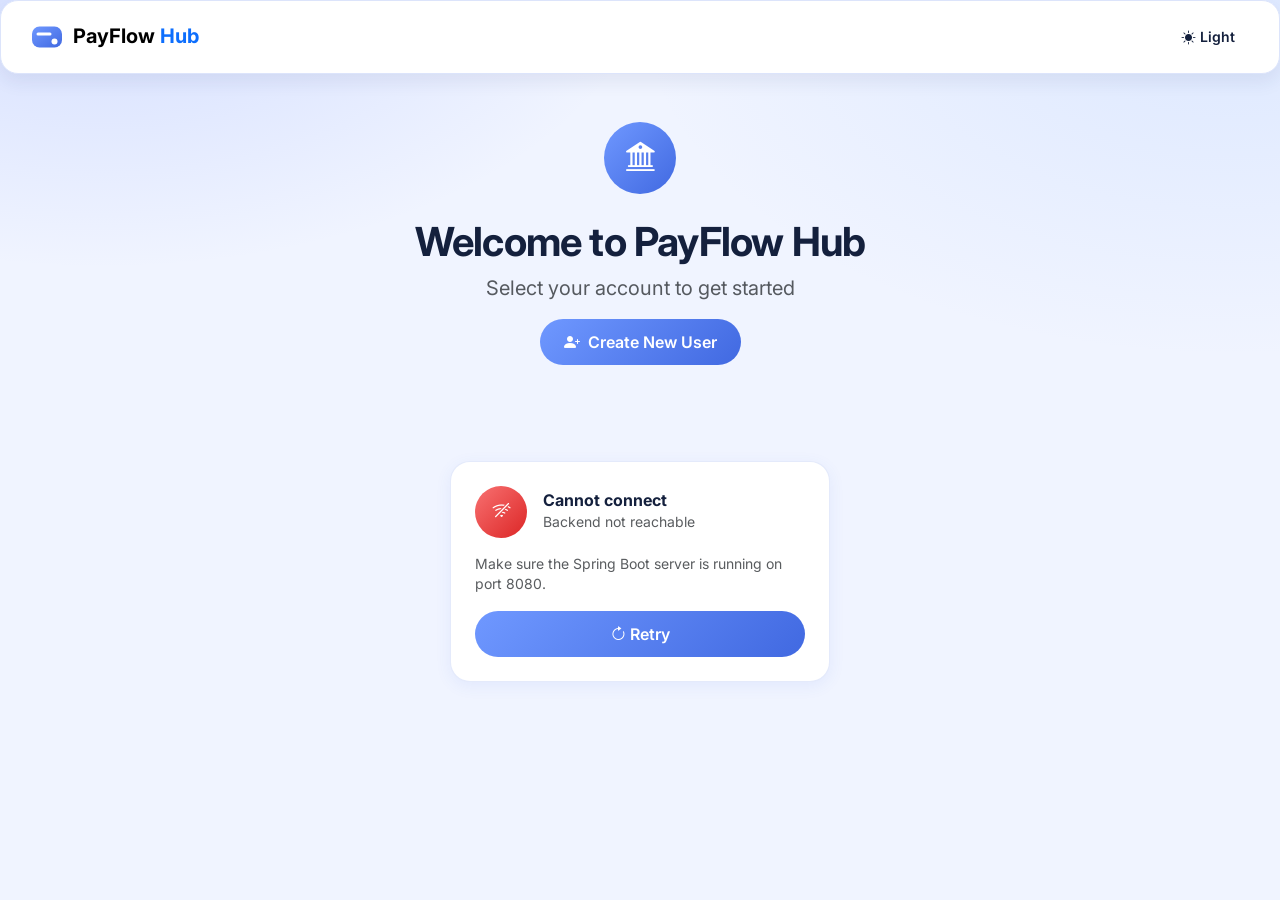
==== commit 62667622: "fronted updates and validations" ====
--- a/frontend/index.html
+++ b/frontend/index.html
@@ -1,699 +1,136 @@
 <!DOCTYPE html>
-<html lang="en">
+<html lang="en" data-bs-theme="light">
 <head>
-    <meta charset="UTF-8">
-    <meta name="viewport" content="width=device-width, initial-scale=1.0">
-    <title>Payment Processing System Workspace</title>
-    <link rel="stylesheet" href="styles.css">
+  <meta charset="UTF-8">
+  <meta name="viewport" content="width=device-width, initial-scale=1.0">
+  <title>PayFlow Hub – Welcome</title>
+  <link href="https://fonts.googleapis.com/css2?family=Inter:wght@400;500;600;700&display=swap" rel="stylesheet">
+  <link href="https://cdn.jsdelivr.net/npm/bootstrap@5.3.3/dist/css/bootstrap.min.css" rel="stylesheet">
+  <link href="https://cdn.jsdelivr.net/npm/bootstrap-icons@1.11.3/font/bootstrap-icons.min.css" rel="stylesheet">
+  <link rel="stylesheet" href="styles.css">
 </head>
-<body data-theme="light">
-    <div class="loading-screen" id="loadingScreen" aria-hidden="true">
-        <div class="loader-orb"></div>
-        <p>Loading payment workspace...</p>
+<body>
+  <nav class="navbar pf-navbar px-3">
+    <div class="container-fluid">
+      <a class="navbar-brand d-flex align-items-center gap-2 text-decoration-none" href="#">
+        <svg viewBox="0 0 48 48" width="36" height="36">
+          <defs><linearGradient id="lg1" x1="0" y1="0" x2="1" y2="1"><stop offset="0%" stop-color="#6f98ff"/><stop offset="100%" stop-color="#4169e1"/></linearGradient></defs>
+          <rect x="4" y="10" width="40" height="28" rx="10" fill="url(#lg1)"/>
+          <rect x="10" y="18" width="20" height="4" rx="2" fill="white"/>
+          <circle cx="34" cy="30" r="4" fill="white"/>
+        </svg>
+        <span class="fw-bold fs-5">PayFlow <span class="text-primary">Hub</span></span>
+      </a>
+      <button class="btn btn-sm btn-outline-secondary rounded-pill px-3" id="themeToggle" type="button">
+        <i class="bi bi-sun-fill me-1" id="themeIcon"></i><span id="themeLabel">Light</span>
+      </button>
+    </div>
+  </nav>
+
+  <main class="container py-5">
+    <div class="row justify-content-center mb-5 pf-in">
+      <div class="col-lg-6 text-center">
+        <div class="pf-avatar mx-auto mb-4" style="width:72px;height:72px;font-size:1.8rem;"><i class="bi bi-bank2"></i></div>
+        <h1 class="fw-bold display-6 mb-2">Welcome to PayFlow Hub</h1>
+        <p class="text-muted fs-5">Select your account to get started</p>
+        <button class="btn btn-pf rounded-pill px-4 mt-3" data-bs-toggle="modal" data-bs-target="#createUserModal">
+          <i class="bi bi-person-plus-fill me-2"></i>Create New User
+        </button>
+      </div>
     </div>
 
-    <header class="site-header" id="siteHeader">
-        <nav class="navbar container" aria-label="Main navigation">
-            <a class="brand" href="#workspace" aria-label="Payment Workspace">
-                <span class="brand-logo" aria-hidden="true">
-                    <svg viewBox="0 0 48 48" role="img" focusable="false">
-                        <defs>
-                            <linearGradient id="logoGradient" x1="0" y1="0" x2="1" y2="1">
-                                <stop offset="0%" stop-color="#6f98ff" />
-                                <stop offset="100%" stop-color="#4169e1" />
-                            </linearGradient>
-                        </defs>
-                        <rect x="4" y="10" width="40" height="28" rx="10" fill="url(#logoGradient)"></rect>
-                        <rect x="10" y="18" width="20" height="4" rx="2" fill="#ffffff"></rect>
-                        <circle cx="34" cy="30" r="4" fill="#ffffff"></circle>
-                    </svg>
-                </span>
-                <span class="brand-text">PayFlow <strong>Hub</strong></span>
-            </a>
+    <div id="loadingState" class="text-center py-5 pf-in">
+      <div class="spinner-border text-primary mb-3" role="status"></div>
+      <p class="text-muted">Loading accounts…</p>
+    </div>
 
-            <button class="nav-toggle" id="navToggle" aria-label="Toggle navigation" aria-expanded="false">
-                <span></span><span></span><span></span>
-            </button>
+    <div class="row g-4 justify-content-center d-none" id="accountsGrid"></div>
 
-            <ul class="nav-links" id="navLinks">
-                <li><a href="#landing">Landing</a></li>
-                <li><a href="#workspace">Create Payment</a></li>
-                <li><a href="#payments">Transactions</a></li>
-                <li><a href="#details">Audit Trail</a></li>
-                <li><a href="#tickets">Tickets</a></li>
-                <li><a href="#datahub">Data Hub</a></li>
-            </ul>
+    <div id="errorState" class="text-center py-5 d-none pf-in">
+      <div class="pf-card p-4 d-inline-block text-start" style="max-width:380px">
+        <div class="d-flex align-items-center gap-3 mb-3">
+          <div class="pf-avatar" style="background:linear-gradient(135deg,#f87171,#dc2626)"><i class="bi bi-wifi-off"></i></div>
+          <div><h6 class="fw-bold mb-0">Cannot connect</h6><small class="text-muted">Backend not reachable</small></div>
+        </div>
+        <p class="text-muted small mb-3">Make sure the Spring Boot server is running on port 8080.</p>
+        <button class="btn btn-pf btn w-100 rounded-pill" onclick="loadAccounts()">
+          <i class="bi bi-arrow-clockwise me-1"></i>Retry
+        </button>
+      </div>
+    </div>
 
-            <div class="header-actions">
-                <button class="btn btn-ghost" id="refreshAllBtn">Refresh Data</button>
+    <div id="emptyState" class="text-center py-5 d-none pf-in">
+      <i class="bi bi-people display-2 text-muted mb-3 d-block"></i>
+      <h5 class="text-muted">No accounts found</h5>
+      <p class="text-muted small">Start by creating your first user and account.</p>
+      <div class="d-flex flex-column flex-sm-row justify-content-center gap-2 mt-2">
+        <button class="btn btn-pf rounded-pill px-4" data-bs-toggle="modal" data-bs-target="#createUserModal">
+          <i class="bi bi-person-plus-fill me-1"></i>Create New User
+        </button>
+        <button class="btn btn-outline-primary rounded-pill" onclick="loadAccounts()">
+          <i class="bi bi-arrow-clockwise me-1"></i>Refresh
+        </button>
+      </div>
+    </div>
+  </main>
 
-                <button class="theme-toggle" id="themeToggle" type="button" aria-label="Toggle theme">
-                    <span class="theme-toggle-track">
-                        <span class="theme-toggle-thumb"></span>
-                    </span>
-                    <span class="theme-toggle-label" id="themeToggleLabel">Light</span>
-                </button>
+  <div class="modal fade pf-modal" id="createUserModal" tabindex="-1" aria-hidden="true">
+    <div class="modal-dialog modal-dialog-centered">
+      <div class="modal-content border-0">
+        <div class="modal-header border-0 pb-0">
+          <div>
+            <h5 class="modal-title fw-bold mb-1">Create New User</h5>
+            <p class="text-muted small mb-0">Set up a user and create the first account in one step.</p>
+          </div>
+          <button type="button" class="btn-close" data-bs-dismiss="modal"></button>
+        </div>
+        <div class="modal-body pt-3">
+          <div id="createUserAlertArea"></div>
+          <form id="createUserForm" novalidate>
+            <div class="mb-3">
+              <label class="form-label fw-semibold small">Full name</label>
+              <input type="text" class="form-control" id="newUserFullName" placeholder="Enter full name" required>
+            </div>
+            <div class="mb-3">
+              <label class="form-label fw-semibold small">Email</label>
+              <input type="email" class="form-control" id="newUserEmail" placeholder="name@example.com" required>
+            </div>
+            <div class="row g-2 mb-3">
+              <div class="col-sm-6">
+                <label class="form-label fw-semibold small">Default currency</label>
+                <select class="form-select" id="newUserCurrency">
+                  <option value="USD">USD</option>
+                  <option value="EUR">EUR</option>
+                  <option value="GBP">GBP</option>
+                  <option value="INR">INR</option>
+                </select>
+              </div>
+              <div class="col-sm-6">
+                <label class="form-label fw-semibold small">Opening balance</label>
+                <input type="number" class="form-control" id="newUserBalance" min="0" step="0.01" value="0.00">
+              </div>
+            </div>
+            <div class="mb-3">
+              <label class="form-label fw-semibold small">Account name</label>
+              <input type="text" class="form-control" id="newUserAccountType" placeholder="Checking Account" value="Checking Account">
+            </div>
+            <div class="mb-1">
+              <label class="form-label fw-semibold small">Bank name</label>
+              <input type="text" class="form-control" id="newUserBankName" placeholder="PayFlow Bank" value="PayFlow Bank">
+            </div>
+          </form>
+        </div>
+        <div class="modal-footer border-0 pt-0">
+          <button type="button" class="btn btn-light rounded-pill px-4" data-bs-dismiss="modal">Cancel</button>
+          <button type="button" class="btn btn-pf rounded-pill px-4" id="createUserBtn">
+            <i class="bi bi-person-plus-fill me-1"></i>Create User
+          </button>
+        </div>
+      </div>
+    </div>
+  </div>
 
-                <div class="profile" id="profileMenuRoot">
-                    <button class="profile-trigger" id="profileTrigger" type="button" aria-haspopup="true" aria-expanded="false">
-                        <span class="avatar" aria-hidden="true">U</span>
-                        <span class="profile-meta">
-                            <strong id="profileName">Workspace User</strong>
-                            <small id="profileSubtext">Payments Team</small>
-                        </span>
-                        <span class="profile-caret" aria-hidden="true">▼</span>
-                    </button>
-                    <div class="profile-dropdown" id="profileDropdown" hidden>
-                        <button type="button">Profile</button>
-                        <button type="button">Account settings</button>
-                        <button type="button">Security</button>
-                        <button type="button">Logout</button>
-                    </div>
-                </div>
-            </div>
-        </nav>
-    </header>
-
-    <main>
-        <section class="section container" id="landing" data-reveal>
-            <div class="section-heading">
-                <h2>Landing Page</h2>
-                <p>Select an existing user or create a new user profile to continue.</p>
-            </div>
-            <div class="details-grid">
-                <article class="card panel">
-                    <div class="panel-head">
-                        <h3>Select Existing User</h3>
-                        <small>Load user workspace</small>
-                    </div>
-                    <label class="field">
-                        <span>Existing users</span>
-                        <select id="landingExistingUserSelect"></select>
-                    </label>
-                    <div class="form-actions" style="margin-top:0.8rem;">
-                        <button class="btn btn-primary" id="continueExistingUserBtn" type="button">Continue</button>
-                    </div>
-                </article>
-
-                <article class="card panel">
-                    <div class="panel-head">
-                        <h3>Create New User</h3>
-                        <small>Profile onboarding</small>
-                    </div>
-                    <div class="field-grid two-col">
-                        <label class="field">
-                            <span>Full Name</span>
-                            <input id="landingFullName" type="text" placeholder="John Carter">
-                        </label>
-                        <label class="field">
-                            <span>Email</span>
-                            <input id="landingEmail" type="email" placeholder="john@example.com">
-                        </label>
-                    </div>
-                    <div class="field-grid two-col">
-                        <label class="field">
-                            <span>Phone Number</span>
-                            <input id="landingPhone" type="text" placeholder="+1 202 555 1234">
-                        </label>
-                        <label class="field">
-                            <span>Country</span>
-                            <input id="landingCountry" type="text" placeholder="USA">
-                        </label>
-                    </div>
-                    <label class="field">
-                        <span>Address</span>
-                        <input id="landingAddress" type="text" placeholder="Street / City">
-                    </label>
-                    <div class="field-grid two-col">
-                        <label class="field">
-                            <span>Default Currency</span>
-                            <select id="landingDefaultCurrency">
-                                <option value="USD">USD</option>
-                                <option value="INR">INR</option>
-                            </select>
-                        </label>
-                        <label class="field">
-                            <span>Daily Transaction Limit</span>
-                            <input id="landingDailyLimit" type="number" min="1" step="0.01" value="5000">
-                        </label>
-                    </div>
-                    <div class="form-actions" style="margin-top:0.8rem;">
-                        <button class="btn btn-primary" id="createLandingUserBtn" type="button">Create User</button>
-                    </div>
-                </article>
-            </div>
-        </section>
-
-        <section class="section container" id="accountSelection" data-reveal>
-            <div class="section-heading">
-                <h2>Account Selection</h2>
-                <p>Select one account to continue. Dashboard and transactions are scoped to the selected user and account.</p>
-            </div>
-            <div id="accountSelectionList" class="hub-grid"></div>
-        </section>
-
-        <!-- ── Hero / Create Payment ─────────────────────────────────────── -->
-        <section class="hero container" id="workspace" data-reveal>
-            <div class="hero-content card">
-                <p class="eyebrow">Payment Processing Dashboard</p>
-                <h1>Welcome back, build and track every payment with confidence.</h1>
-                <p class="hero-text">Manage payments, campaigns, accounts, and support workflows in one connected workspace.</p>
-
-                <div class="hero-metrics" id="kpiStrip">
-                    <div class="metric-box">
-                        <p class="metric-label">Payments</p>
-                        <p class="metric-value" data-kpi="payments">0</p>
-                    </div>
-                    <div class="metric-box">
-                        <p class="metric-label">Completed</p>
-                        <p class="metric-value" data-kpi="completed">0</p>
-                    </div>
-                    <div class="metric-box">
-                        <p class="metric-label">Failed</p>
-                        <p class="metric-value" data-kpi="failed">0</p>
-                    </div>
-                </div>
-
-                <div class="insight-grid">
-                    <article class="card insight-card">
-                        <p>Selected User Balance</p>
-                        <h3 id="totalBalanceValue">0.00</h3>
-                    </article>
-                    <article class="card insight-card">
-                        <p>Income (Completed)</p>
-                        <h3 id="incomeValue">0.00</h3>
-                    </article>
-                    <article class="card insight-card">
-                        <p>Expense (Failed)</p>
-                        <h3 id="expenseValue">0.00</h3>
-                    </article>
-                    <article class="card insight-card">
-                        <p>Success Rate</p>
-                        <h3 id="successRateValue">0%</h3>
-                    </article>
-                    <article class="card insight-card">
-                        <p>Average Transaction</p>
-                        <h3 id="averageTransactionValue">0.00</h3>
-                    </article>
-                    <article class="card insight-card">
-                        <p>Largest Transaction</p>
-                        <h3 id="largestTransactionValue">0.00</h3>
-                    </article>
-                    <article class="card insight-card">
-                        <p>Crowdfunding Donations</p>
-                        <h3 id="crowdfundingDonationValue">0.00</h3>
-                    </article>
-                </div>
-            </div>
-
-            <div class="hero-form card">
-                <div class="panel-head">
-                    <h2>Create Payment</h2>
-                    <small>POST /api/payments</small>
-                </div>
-
-                <div class="field-grid two-col" style="margin-bottom: 1rem;">
-                    <label class="field">
-                        <span>Selected user</span>
-                        <select id="selectedUserId"></select>
-                    </label>
-                    <div class="field" style="justify-content: flex-end;">
-                        <span>User actions</span>
-                        <div style="display:flex; gap:0.5rem; flex-wrap:wrap;">
-                            <button type="button" class="btn btn-soft" id="addUserBtn">+ Add User</button>
-                            <button type="button" class="btn btn-soft" id="quickAddAccountBtn">+ Add Account</button>
-                        </div>
-                    </div>
-                </div>
-                <p class="inline-note" id="selectedUserHint">Select a user first. Payments will debit only from that user's own accounts.</p>
-
-                <form id="paymentForm" novalidate>
-                    <div class="field-grid two-col">
-                        <label class="field">
-                            <span>Source account (selected user's accounts)</span>
-                            <select id="sourceAccountId" required></select>
-                        </label>
-                        <label class="field">
-                            <span>Destination account</span>
-                            <select id="destinationAccountId" required></select>
-                        </label>
-                    </div>
-
-                    <div class="field-grid two-col">
-                        <label class="field">
-                            <span>Amount</span>
-                            <input id="amount" type="number" min="0.01" step="0.01" required>
-                        </label>
-                        <label class="field">
-                            <span>Currency (must match source account)</span>
-                            <select id="currencyCode" required>
-                                <option value="INR">INR</option>
-                                <option value="USD">USD</option>
-                                <option value="EUR">EUR</option>
-                                <option value="GBP">GBP</option>
-                            </select>
-                        </label>
-                    </div>
-
-                    <div class="segment-control" role="tablist" aria-label="Payment type">
-                        <button class="segment-btn active" type="button" id="paymentTypeRegular">Regular Payment</button>
-                        <button class="segment-btn" type="button" id="paymentTypeCrowdfunding">Crowdfunding</button>
-                    </div>
-                    <input id="paymentType" type="hidden" value="REGULAR">
-
-                    <label class="field" id="destinationCurrencyField">
-                        <span>Destination currency</span>
-                        <select id="destinationCurrencyCode" required>
-                            <option value="INR">INR</option>
-                            <option value="USD">USD</option>
-                            <option value="EUR">EUR</option>
-                            <option value="GBP">GBP</option>
-                        </select>
-                    </label>
-
-                    <label class="field" id="campaignField" hidden>
-                        <span>Crowdfunding campaign</span>
-                        <select id="crowdfundingCampaignId"></select>
-                    </label>
-
-                    <div class="field-grid two-col">
-                        <label class="field">
-                            <span>Reference</span>
-                            <input id="paymentReference" type="text" maxlength="64" placeholder="Optional reference">
-                        </label>
-                        <label class="field">
-                            <span>Description</span>
-                            <input id="paymentDescription" type="text" maxlength="160" placeholder="Optional payment note">
-                        </label>
-                    </div>
-
-                    <div class="form-actions">
-                        <button type="submit" class="btn btn-primary">Create Payment</button>
-                        <button type="button" class="btn btn-ghost" id="resetPaymentFormBtn">Reset</button>
-                    </div>
-                </form>
-                <p class="inline-note">The source account must belong to the selected user. On success, the source balance is debited and the destination balance is credited automatically.</p>
-            </div>
-        </section>
-
-        <!-- ── Dashboard cards ───────────────────────────────────────────── -->
-        <section class="section container" data-reveal>
-            <div class="dashboard-grid">
-                <article class="card wallet-card">
-                    <div class="wallet-top">
-                        <p>Selected User Wallets</p>
-                        <span>Virtual</span>
-                    </div>
-                    <h3 id="walletAccountNumber">No wallet selected</h3>
-                    <p class="wallet-balance" id="walletBalanceValue">0.00</p>
-                    <div class="wallet-footer">
-                        <span id="walletMeta">Currency - Status - Available</span>
-                    </div>
-                </article>
-
-                <article class="card quick-actions-card">
-                    <div class="panel-head">
-                        <h3>Quick Actions</h3>
-                        <small>Fast workflows</small>
-                    </div>
-                    <div class="quick-actions-grid">
-                        <button class="btn btn-soft" id="quickActionCreate">Create Payment</button>
-                        <button class="btn btn-soft" id="quickActionTransactions">View Transactions</button>
-                        <button class="btn btn-soft" id="quickActionAudit">Open Audit Trail</button>
-                        <button class="btn btn-soft" id="quickActionDataHub">Open Data Hub</button>
-                    </div>
-                </article>
-
-                <article class="card categories-card">
-                    <div class="panel-head">
-                        <h3>Spending Categories</h3>
-                        <small>By payment type</small>
-                    </div>
-                    <div id="spendingCategoryList" class="stack-list"></div>
-                </article>
-
-                <article class="card recent-card">
-                    <div class="panel-head">
-                        <h3>Recent Transactions</h3>
-                        <small>Latest 5</small>
-                    </div>
-                    <div id="recentTransactionsList" class="stack-list"></div>
-                </article>
-            </div>
-        </section>
-
-        <!-- ── Payment Monitor ───────────────────────────────────────────── -->
-        <section class="section container" id="payments" data-reveal>
-            <div class="section-heading">
-                <h2>Payment Monitor</h2>
-                <p>GET /api/payments with status filtering and quick drill-down.</p>
-            </div>
-            <div class="toolbar card">
-                <label class="field">
-                    <span>Search payment reference</span>
-                    <input id="paymentSearch" type="search" placeholder="PAY-20260805-XXXXXXXX">
-                </label>
-                <label class="field">
-                    <span>Status</span>
-                    <select id="paymentStatusFilter">
-                        <option value="ALL">ALL</option>
-                        <option value="CREATED">CREATED</option>
-                        <option value="VALIDATED">VALIDATED</option>
-                        <option value="SENT">SENT</option>
-                        <option value="COMPLETED">COMPLETED</option>
-                        <option value="FAILED">FAILED</option>
-                    </select>
-                </label>
-                <label class="field">
-                    <span>Currency</span>
-                    <select id="paymentCurrencyFilter">
-                        <option value="ALL">ALL</option>
-                        <option value="USD">USD</option>
-                        <option value="INR">INR</option>
-                    </select>
-                </label>
-                <label class="field">
-                    <span>Payment type</span>
-                    <select id="paymentTypeFilter">
-                        <option value="ALL">ALL</option>
-                        <option value="NORMAL_PAYMENT">NORMAL_PAYMENT</option>
-                        <option value="CROWDFUNDING_PAYMENT">CROWDFUNDING_PAYMENT</option>
-                        <option value="REGULAR">REGULAR</option>
-                        <option value="CROWDFUNDING">CROWDFUNDING</option>
-                    </select>
-                </label>
-                <label class="field">
-                    <span>From Date</span>
-                    <input id="paymentFromDate" type="date">
-                </label>
-                <label class="field">
-                    <span>To Date</span>
-                    <input id="paymentToDate" type="date">
-                </label>
-                <label class="field">
-                    <span>Source Account</span>
-                    <select id="paymentSourceAccountFilter">
-                        <option value="ALL">ALL</option>
-                    </select>
-                </label>
-                <label class="field">
-                    <span>Destination Account</span>
-                    <select id="paymentDestinationAccountFilter">
-                        <option value="ALL">ALL</option>
-                    </select>
-                </label>
-                <button class="btn btn-ghost" id="refreshPaymentsBtn">Refresh Payments</button>
-                <button class="btn btn-soft" id="exportCsvBtn">Export CSV</button>
-                <button class="btn btn-soft" id="exportPdfBtn">Export PDF</button>
-            </div>
-            <div class="table-wrap card">
-                <table class="payments-table">
-                    <thead>
-                        <tr>
-                            <th>Reference</th>
-                            <th>Source → Destination</th>
-                            <th>Amount</th>
-                            <th>Type</th>
-                            <th>Status</th>
-                            <th>Created</th>
-                        </tr>
-                    </thead>
-                    <tbody id="paymentsTableBody"></tbody>
-                </table>
-            </div>
-            <div class="empty-state card" id="paymentsEmptyState" hidden>
-                <h3>No payments match this filter</h3>
-                <p>Try another status or clear the search query.</p>
-            </div>
-        </section>
-
-        <!-- ── Payment Detail + Audit + Tickets ─────────────────────────── -->
-        <section class="section container" id="details" data-reveal>
-            <div class="section-heading">
-                <h2>Selected Payment Details</h2>
-                <p>Payment metadata, status transitions, and related support tickets.</p>
-            </div>
-            <div class="details-grid">
-                <article class="card panel" id="selectedPaymentPanel">
-                    <div class="panel-head">
-                        <h3>Payment Snapshot</h3>
-                        <small id="selectedPaymentReference">Select a payment row</small>
-                    </div>
-                    <div class="kv-grid" id="paymentSnapshot"></div>
-                    <div id="statusActions" style="margin-top:1rem;display:flex;gap:0.5rem;flex-wrap:wrap;" hidden>
-                        <button class="btn btn-primary" id="markCompletedBtn">Mark COMPLETED</button>
-                        <button class="btn btn-ghost" id="markFailedBtn" style="color:var(--danger)">Mark FAILED</button>
-                        <button class="btn btn-ghost" id="cancelPaymentBtn">Cancel</button>
-                    </div>
-                </article>
-                <article class="card panel">
-                    <div class="panel-head">
-                        <h3>Status Timeline</h3>
-                        <small>GET /api/payments/{id}/history</small>
-                    </div>
-                    <ul class="timeline" id="auditTimeline"></ul>
-                </article>
-                <article class="card panel">
-                    <div class="panel-head">
-                        <h3>Related Tickets</h3>
-                        <small>GET /api/tickets?paymentId=</small>
-                    </div>
-                    <div id="ticketList" class="ticket-list"></div>
-                </article>
-            </div>
-        </section>
-
-        <!-- ── Data Hub ──────────────────────────────────────────────────── -->
-        <section class="section container" id="datahub" data-reveal>
-            <div class="section-heading">
-                <h2>Data Hub</h2>
-                <p>Users, their accounts, campaigns, and operational tickets.</p>
-            </div>
-            <div class="hub-grid">
-                <article class="card panel">
-                    <div class="panel-head">
-                        <h3>Selected User Accounts</h3>
-                        <div style="display:flex;align-items:center;gap:0.75rem;flex-wrap:wrap;">
-                            <small id="accountsCount">0</small>
-                            <button class="btn btn-soft" id="addAccountBtn" style="padding:0.25rem 0.75rem;font-size:0.8rem;">+ Add Account</button>
-                            <button class="btn btn-soft" id="addUserBtnDataHub" style="padding:0.25rem 0.75rem;font-size:0.8rem;">+ Add User</button>
-                        </div>
-                    </div>
-                    <div id="accountsList" class="list-stack"></div>
-                </article>
-                <article class="card panel">
-                    <div class="panel-head">
-                        <h3>Users</h3>
-                        <small id="usersCount">0</small>
-                    </div>
-                    <div id="usersList" class="list-stack"></div>
-                </article>
-                <article class="card panel">
-                    <div class="panel-head">
-                        <h3>Crowdfunding Campaigns</h3>
-                        <small id="campaignsCount">0</small>
-                    </div>
-                    <div id="campaignsList" class="list-stack"></div>
-                </article>
-                <article class="card panel">
-                    <div class="panel-head">
-                        <h3>Open / In Progress Tickets</h3>
-                        <small id="openTicketsCount">0</small>
-                    </div>
-                    <div id="openTicketsList" class="list-stack"></div>
-                </article>
-            </div>
-        </section>
-
-        <section class="section container" id="tickets" data-reveal>
-            <div class="section-heading">
-                <h2>Tickets</h2>
-                <p>Raise, search, filter, and update support tickets for the selected user and account.</p>
-            </div>
-            <div class="details-grid">
-                <article class="card panel">
-                    <div class="panel-head">
-                        <h3>Raise Ticket</h3>
-                        <small>Support request</small>
-                    </div>
-                    <div class="field-grid two-col">
-                        <label class="field">
-                            <span>Reason</span>
-                            <select id="ticketReason">
-                                <option value="FAILED_PAYMENT">Failed Payment</option>
-                                <option value="WRONG_RECIPIENT">Wrong Recipient</option>
-                                <option value="DUPLICATE_PAYMENT">Duplicate Payment</option>
-                                <option value="DAILY_LIMIT_EXCEEDED">Daily Limit Exceeded</option>
-                                <option value="INSUFFICIENT_FUNDS">Insufficient Funds</option>
-                                <option value="CURRENCY_CONVERSION_ISSUE">Currency Conversion Issue</option>
-                                <option value="OTHER">Other</option>
-                            </select>
-                        </label>
-                        <label class="field">
-                            <span>Priority</span>
-                            <select id="ticketPriority">
-                                <option value="LOW">LOW</option>
-                                <option value="MEDIUM">MEDIUM</option>
-                                <option value="HIGH">HIGH</option>
-                                <option value="CRITICAL">CRITICAL</option>
-                            </select>
-                        </label>
-                    </div>
-                    <label class="field">
-                        <span>Related Payment ID (optional)</span>
-                        <input id="ticketPaymentId" type="number" min="1">
-                    </label>
-                    <label class="field">
-                        <span>Title</span>
-                        <input id="ticketTitle" type="text" placeholder="Ticket title">
-                    </label>
-                    <label class="field">
-                        <span>Description</span>
-                        <input id="ticketDescription" type="text" placeholder="Describe the issue">
-                    </label>
-                    <div class="form-actions">
-                        <button class="btn btn-primary" id="raiseTicketBtn" type="button">Raise Ticket</button>
-                    </div>
-                </article>
-                <article class="card panel">
-                    <div class="panel-head">
-                        <h3>View Tickets</h3>
-                        <small>Search and filter</small>
-                    </div>
-                    <div class="field-grid two-col">
-                        <label class="field">
-                            <span>Search</span>
-                            <input id="ticketSearch" type="search" placeholder="Ticket number or title">
-                        </label>
-                        <label class="field">
-                            <span>Status</span>
-                            <select id="ticketStatusFilter">
-                                <option value="ALL">ALL</option>
-                                <option value="OPEN">OPEN</option>
-                                <option value="IN_PROGRESS">IN_PROGRESS</option>
-                                <option value="RESOLVED">RESOLVED</option>
-                                <option value="CLOSED">CLOSED</option>
-                            </select>
-                        </label>
-                    </div>
-                    <div id="ticketsListPanel" class="list-stack"></div>
-                </article>
-            </div>
-        </section>
-    </main>
-
-    <div class="toast-stack" id="toastStack" aria-live="polite" aria-atomic="true"></div>
-
-    <dialog class="confirm-dialog" id="confirmDialog">
-        <form method="dialog">
-            <h3>Confirm Payment Creation</h3>
-            <p id="confirmText">Continue with this payment request?</p>
-            <div class="dialog-actions">
-                <button value="cancel" class="btn btn-ghost">Cancel</button>
-                <button value="confirm" class="btn btn-primary" id="confirmActionBtn">Create</button>
-            </div>
-        </form>
-    </dialog>
-
-    <dialog class="confirm-dialog" id="validationDialog">
-        <form method="dialog">
-            <h3>Validation Failed</h3>
-            <p id="validationMessage">Validation failed.</p>
-            <div class="dialog-actions">
-                <button value="close" class="btn btn-ghost">Close</button>
-                <button value="ticket" class="btn btn-primary" id="openTicketFromValidationBtn">Raise Ticket</button>
-            </div>
-        </form>
-    </dialog>
-
-    <dialog class="confirm-dialog" id="addUserDialog">
-        <form method="dialog" id="addUserForm" novalidate>
-            <h3>Create User</h3>
-            <div class="field-grid two-col" style="margin-top:1rem;">
-                <label class="field">
-                    <span>Full name *</span>
-                    <input type="text" id="newUserName" placeholder="e.g. Ragul Kumar" required>
-                </label>
-                <label class="field">
-                    <span>Email *</span>
-                    <input type="email" id="newUserEmail" placeholder="ragul@example.com" required>
-                </label>
-            </div>
-            <p id="addUserError" style="color:var(--danger);font-size:0.85rem;margin-top:0.5rem;display:none;"></p>
-            <div class="dialog-actions" style="margin-top:1rem;">
-                <button type="button" class="btn btn-ghost" id="cancelAddUserBtn">Cancel</button>
-                <button type="button" class="btn btn-primary" id="submitAddUserBtn">Create User</button>
-            </div>
-        </form>
-    </dialog>
-
-    <dialog class="confirm-dialog" id="addAccountDialog">
-        <form method="dialog" id="addAccountForm" novalidate>
-            <h3>Add Account for Selected User</h3>
-            <p id="addAccountSelectedUser" class="inline-note" style="margin-top:0.5rem;">No user selected.</p>
-            <div class="field-grid two-col" style="margin-top:1rem;">
-                <label class="field">
-                    <span>Account holder name</span>
-                    <input type="text" id="newAccountName" placeholder="Leave blank to use user name">
-                </label>
-                <label class="field">
-                    <span>Currency *</span>
-                    <select id="newAccountCurrency" required>
-                        <option value="INR">INR</option>
-                        <option value="USD">USD</option>
-                        <option value="EUR">EUR</option>
-                        <option value="GBP">GBP</option>
-                    </select>
-                </label>
-            </div>
-            <div class="field-grid two-col" style="margin-top:0.5rem;">
-                <label class="field">
-                    <span>Initial balance *</span>
-                    <input type="number" id="newAccountBalance" min="0" step="0.01" placeholder="0.00" required>
-                </label>
-                <label class="field">
-                    <span>Daily limit</span>
-                    <input type="number" id="newAccountDailyLimit" min="0" step="0.01" placeholder="50000.00">
-                </label>
-            </div>
-            <div class="field-grid two-col" style="margin-top:0.5rem;">
-                <label class="field">
-                    <span>Account number</span>
-                    <input type="text" id="newAccountNumber" placeholder="Optional account number">
-                </label>
-                <label class="field">
-                    <span>Bank name</span>
-                    <input type="text" id="newAccountBankName" placeholder="Optional bank name">
-                </label>
-            </div>
-            <div class="field-grid two-col" style="margin-top:0.5rem;">
-                <label class="field">
-                    <span>IFSC / routing code</span>
-                    <input type="text" id="newAccountBankIfsc" placeholder="Optional IFSC">
-                </label>
-                <label class="field" style="flex-direction:row;align-items:center;gap:0.5rem;justify-content:flex-start;">
-                    <input type="checkbox" id="newAccountIsBucket">
-                    <span>Bucket account (for crowdfunding)</span>
-                </label>
-            </div>
-            <p id="addAccountError" style="color:var(--danger);font-size:0.85rem;margin-top:0.5rem;display:none;"></p>
-            <div class="dialog-actions" style="margin-top:1rem;">
-                <button type="button" class="btn btn-ghost" id="cancelAddAccountBtn">Cancel</button>
-                <button type="button" class="btn btn-primary" id="submitAddAccountBtn">Create Account</button>
-            </div>
-        </form>
-    </dialog>
-
-    <template id="listItemTemplate">
-        <article class="list-item">
-            <div>
-                <h4></h4>
-                <p></p>
-            </div>
-            <span class="status-chip"></span>
-        </article>
-    </template>
-
-    <script src="script.js"></script>
+  <script src="https://cdn.jsdelivr.net/npm/bootstrap@5.3.3/dist/js/bootstrap.bundle.min.js"></script>
+  <script src="landing.js"></script>
 </body>
 </html>
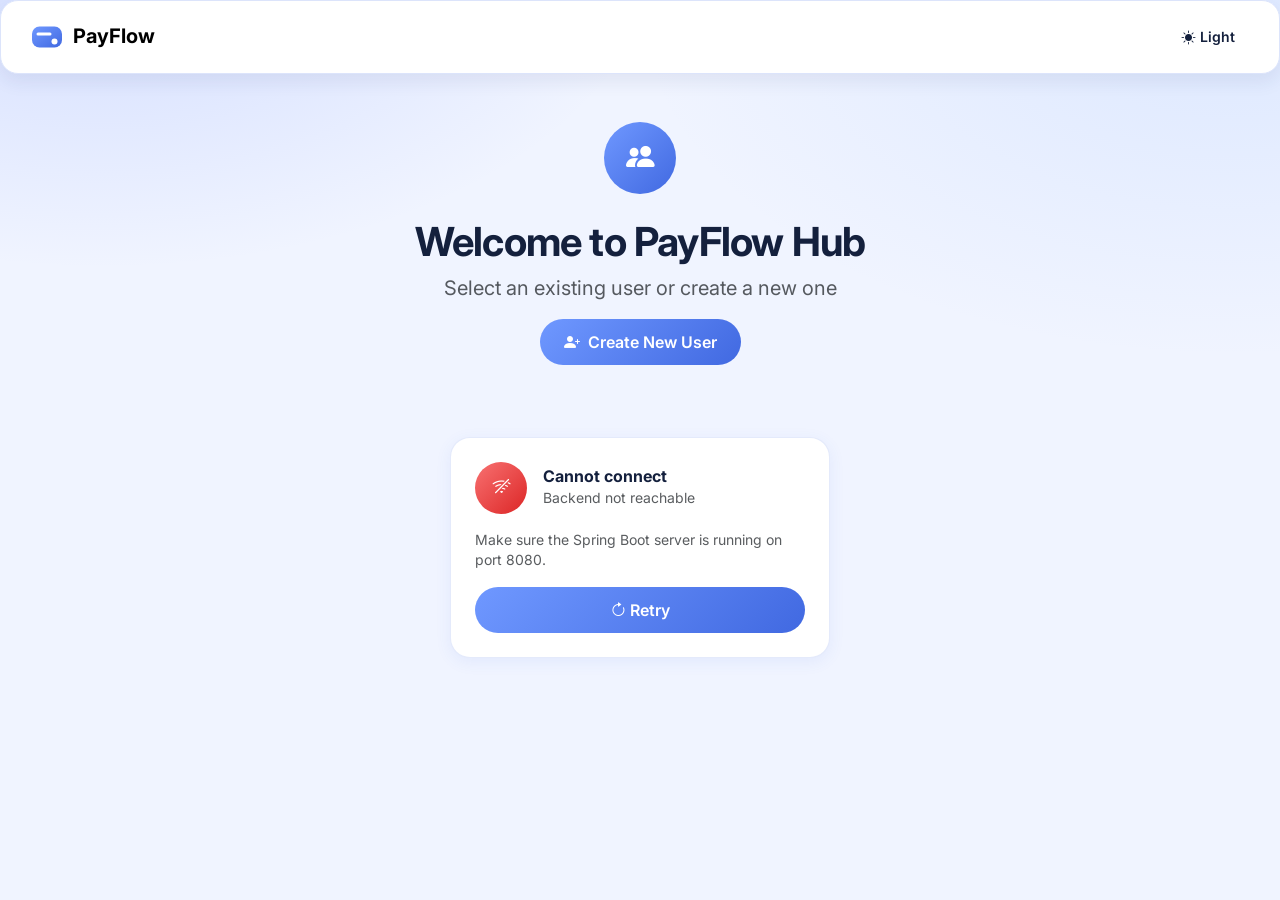
==== commit 51531e7e: "Added extra functionalities as per customer requirement" ====
--- a/frontend/index.html
+++ b/frontend/index.html
@@ -3,7 +3,7 @@
 <head>
   <meta charset="UTF-8">
   <meta name="viewport" content="width=device-width, initial-scale=1.0">
-  <title>PayFlow Hub – Welcome</title>
+  <title>PayFlow – Welcome</title>
   <link href="https://fonts.googleapis.com/css2?family=Inter:wght@400;500;600;700&display=swap" rel="stylesheet">
   <link href="https://cdn.jsdelivr.net/npm/bootstrap@5.3.3/dist/css/bootstrap.min.css" rel="stylesheet">
   <link href="https://cdn.jsdelivr.net/npm/bootstrap-icons@1.11.3/font/bootstrap-icons.min.css" rel="stylesheet">
@@ -19,7 +19,7 @@
           <rect x="10" y="18" width="20" height="4" rx="2" fill="white"/>
           <circle cx="34" cy="30" r="4" fill="white"/>
         </svg>
-        <span class="fw-bold fs-5">PayFlow <span class="text-primary">Hub</span></span>
+        <span class="fw-bold fs-5">PayFlow <span class="text-primary"></span></span>
       </a>
       <button class="btn btn-sm btn-outline-secondary rounded-pill px-3" id="themeToggle" type="button">
         <i class="bi bi-sun-fill me-1" id="themeIcon"></i><span id="themeLabel">Light</span>
@@ -28,52 +28,87 @@
   </nav>
 
   <main class="container py-5">
-    <div class="row justify-content-center mb-5 pf-in">
-      <div class="col-lg-6 text-center">
-        <div class="pf-avatar mx-auto mb-4" style="width:72px;height:72px;font-size:1.8rem;"><i class="bi bi-bank2"></i></div>
-        <h1 class="fw-bold display-6 mb-2">Welcome to PayFlow Hub</h1>
-        <p class="text-muted fs-5">Select your account to get started</p>
-        <button class="btn btn-pf rounded-pill px-4 mt-3" data-bs-toggle="modal" data-bs-target="#createUserModal">
-          <i class="bi bi-person-plus-fill me-2"></i>Create New User
-        </button>
-      </div>
-    </div>
-
-    <div id="loadingState" class="text-center py-5 pf-in">
-      <div class="spinner-border text-primary mb-3" role="status"></div>
-      <p class="text-muted">Loading accounts…</p>
-    </div>
-
-    <div class="row g-4 justify-content-center d-none" id="accountsGrid"></div>
-
-    <div id="errorState" class="text-center py-5 d-none pf-in">
-      <div class="pf-card p-4 d-inline-block text-start" style="max-width:380px">
-        <div class="d-flex align-items-center gap-3 mb-3">
-          <div class="pf-avatar" style="background:linear-gradient(135deg,#f87171,#dc2626)"><i class="bi bi-wifi-off"></i></div>
-          <div><h6 class="fw-bold mb-0">Cannot connect</h6><small class="text-muted">Backend not reachable</small></div>
-        </div>
-        <p class="text-muted small mb-3">Make sure the Spring Boot server is running on port 8080.</p>
-        <button class="btn btn-pf btn w-100 rounded-pill" onclick="loadAccounts()">
-          <i class="bi bi-arrow-clockwise me-1"></i>Retry
-        </button>
-      </div>
-    </div>
-
-    <div id="emptyState" class="text-center py-5 d-none pf-in">
-      <i class="bi bi-people display-2 text-muted mb-3 d-block"></i>
-      <h5 class="text-muted">No accounts found</h5>
-      <p class="text-muted small">Start by creating your first user and account.</p>
-      <div class="d-flex flex-column flex-sm-row justify-content-center gap-2 mt-2">
-        <button class="btn btn-pf rounded-pill px-4" data-bs-toggle="modal" data-bs-target="#createUserModal">
-          <i class="bi bi-person-plus-fill me-1"></i>Create New User
-        </button>
-        <button class="btn btn-outline-primary rounded-pill" onclick="loadAccounts()">
-          <i class="bi bi-arrow-clockwise me-1"></i>Refresh
-        </button>
-      </div>
-    </div>
+
+    <!-- ── STEP 1: User Selection ── -->
+    <div id="stepUser">
+      <div class="row justify-content-center mb-4 pf-in">
+        <div class="col-lg-6 text-center">
+          <div class="pf-avatar mx-auto mb-4" style="width:72px;height:72px;font-size:1.8rem;"><i class="bi bi-people-fill"></i></div>
+          <h1 class="fw-bold display-6 mb-2">Welcome to PayFlow Hub</h1>
+          <p class="text-muted fs-5">Select an existing user or create a new one</p>
+          <button class="btn btn-pf rounded-pill px-4 mt-3" data-bs-toggle="modal" data-bs-target="#createUserModal">
+            <i class="bi bi-person-plus-fill me-2"></i>Create New User
+          </button>
+        </div>
+      </div>
+
+      <div id="loadingState" class="text-center py-5 pf-in">
+        <div class="spinner-border text-primary mb-3" role="status"></div>
+        <p class="text-muted">Loading users…</p>
+      </div>
+
+      <div class="row g-4 justify-content-center d-none" id="usersGrid"></div>
+
+      <div id="errorState" class="text-center py-5 d-none pf-in">
+        <div class="pf-card p-4 d-inline-block text-start" style="max-width:380px">
+          <div class="d-flex align-items-center gap-3 mb-3">
+            <div class="pf-avatar" style="background:linear-gradient(135deg,#f87171,#dc2626)"><i class="bi bi-wifi-off"></i></div>
+            <div><h6 class="fw-bold mb-0">Cannot connect</h6><small class="text-muted">Backend not reachable</small></div>
+          </div>
+          <p class="text-muted small mb-3">Make sure the Spring Boot server is running on port 8080.</p>
+          <button class="btn btn-pf btn w-100 rounded-pill" onclick="loadUsers()">
+            <i class="bi bi-arrow-clockwise me-1"></i>Retry
+          </button>
+        </div>
+      </div>
+
+      <div id="emptyState" class="text-center py-5 d-none pf-in">
+        <i class="bi bi-people display-2 text-muted mb-3 d-block"></i>
+        <h5 class="text-muted">No users found</h5>
+        <p class="text-muted small">Start by creating your first user and account.</p>
+        <div class="d-flex flex-column flex-sm-row justify-content-center gap-2 mt-2">
+          <button class="btn btn-pf rounded-pill px-4" data-bs-toggle="modal" data-bs-target="#createUserModal">
+            <i class="bi bi-person-plus-fill me-1"></i>Create New User
+          </button>
+          <button class="btn btn-outline-primary rounded-pill" onclick="loadUsers()">
+            <i class="bi bi-arrow-clockwise me-1"></i>Refresh
+          </button>
+        </div>
+      </div>
+    </div>
+
+    <!-- ── STEP 2: Account Selection for chosen user ── -->
+    <div id="stepAccount" class="d-none">
+      <div class="row justify-content-center mb-4 pf-in">
+        <div class="col-lg-8 text-center">
+          <button class="btn btn-outline-secondary btn-sm rounded-pill mb-3" onclick="backToUsers()">
+            <i class="bi bi-arrow-left me-1"></i>Back to Users
+          </button>
+          <div class="pf-avatar mx-auto mb-3" id="userAvatarStep2" style="width:60px;height:60px;font-size:1.4rem;"></div>
+          <h2 class="fw-bold mb-1" id="userNameStep2"></h2>
+          <p class="text-muted mb-3" id="userEmailStep2"></p>
+          <button class="btn btn-pf rounded-pill px-4" data-bs-toggle="modal" data-bs-target="#createAccountModal">
+            <i class="bi bi-plus-circle me-2"></i>Create New Account
+          </button>
+        </div>
+      </div>
+
+      <div id="accountsLoadingState" class="text-center py-4 d-none">
+        <div class="spinner-border text-primary" role="status"></div>
+      </div>
+
+      <div class="row g-4 justify-content-center d-none" id="accountsGrid"></div>
+
+      <div id="accountsEmptyState" class="text-center py-5 d-none pf-in">
+        <i class="bi bi-bank display-2 text-muted mb-3 d-block"></i>
+        <h5 class="text-muted">No accounts for this user</h5>
+        <p class="text-muted small">Create a new account to get started.</p>
+      </div>
+    </div>
+
   </main>
 
+  <!-- ── Create New User Modal ── -->
   <div class="modal fade pf-modal" id="createUserModal" tabindex="-1" aria-hidden="true">
     <div class="modal-dialog modal-dialog-centered">
       <div class="modal-content border-0">
@@ -100,8 +135,6 @@
                 <label class="form-label fw-semibold small">Default currency</label>
                 <select class="form-select" id="newUserCurrency">
                   <option value="USD">USD</option>
-                  <option value="EUR">EUR</option>
-                  <option value="GBP">GBP</option>
                   <option value="INR">INR</option>
                 </select>
               </div>
@@ -111,6 +144,10 @@
               </div>
             </div>
             <div class="mb-3">
+              <label class="form-label fw-semibold small">Daily Transaction Limit</label>
+              <input type="number" class="form-control" id="newUserDailyLimit" min="1" step="0.01" value="5000.00">
+            </div>
+            <div class="mb-3">
               <label class="form-label fw-semibold small">Account name</label>
               <input type="text" class="form-control" id="newUserAccountType" placeholder="Checking Account" value="Checking Account">
             </div>
@@ -130,6 +167,55 @@
     </div>
   </div>
 
+  <!-- ── Create New Account Modal (for existing user) ── -->
+  <div class="modal fade pf-modal" id="createAccountModal" tabindex="-1" aria-hidden="true">
+    <div class="modal-dialog modal-dialog-centered">
+      <div class="modal-content border-0">
+        <div class="modal-header border-0 pb-0">
+          <h5 class="modal-title fw-bold">Create New Account</h5>
+          <button type="button" class="btn-close" data-bs-dismiss="modal"></button>
+        </div>
+        <div class="modal-body pt-3">
+          <div id="createAccountAlertArea"></div>
+          <div class="mb-3">
+            <label class="form-label fw-semibold small">Account Type / Name</label>
+            <input type="text" class="form-control" id="newAccountType" placeholder="e.g. Savings Account" value="Savings Account">
+          </div>
+          <div class="row g-2 mb-3">
+            <div class="col-sm-6">
+              <label class="form-label fw-semibold small">Currency</label>
+              <select class="form-select" id="newAccountCurrency">
+                <option value="INR">INR</option>
+                <option value="USD">USD</option>
+              </select>
+            </div>
+            <div class="col-sm-6">
+              <label class="form-label fw-semibold small">Opening Balance</label>
+              <input type="number" class="form-control" id="newAccountBalance" min="0" step="0.01" value="0.00">
+            </div>
+          </div>
+          <div class="mb-3">
+            <label class="form-label fw-semibold small">Bank Name</label>
+            <input type="text" class="form-control" id="newAccountBankName" placeholder="PayFlow Bank" value="PayFlow Bank">
+          </div>
+          <div class="mb-1">
+            <label class="form-label fw-semibold small">Account Status</label>
+            <select class="form-select" id="newAccountStatus">
+              <option value="ACTIVE">ACTIVE</option>
+              <option value="INACTIVE">INACTIVE</option>
+            </select>
+          </div>
+        </div>
+        <div class="modal-footer border-0 pt-0">
+          <button type="button" class="btn btn-light rounded-pill px-4" data-bs-dismiss="modal">Cancel</button>
+          <button type="button" class="btn btn-pf rounded-pill px-4" id="createAccountBtn">
+            <i class="bi bi-plus-circle me-1"></i>Create Account
+          </button>
+        </div>
+      </div>
+    </div>
+  </div>
+
   <script src="https://cdn.jsdelivr.net/npm/bootstrap@5.3.3/dist/js/bootstrap.bundle.min.js"></script>
   <script src="landing.js"></script>
 </body>
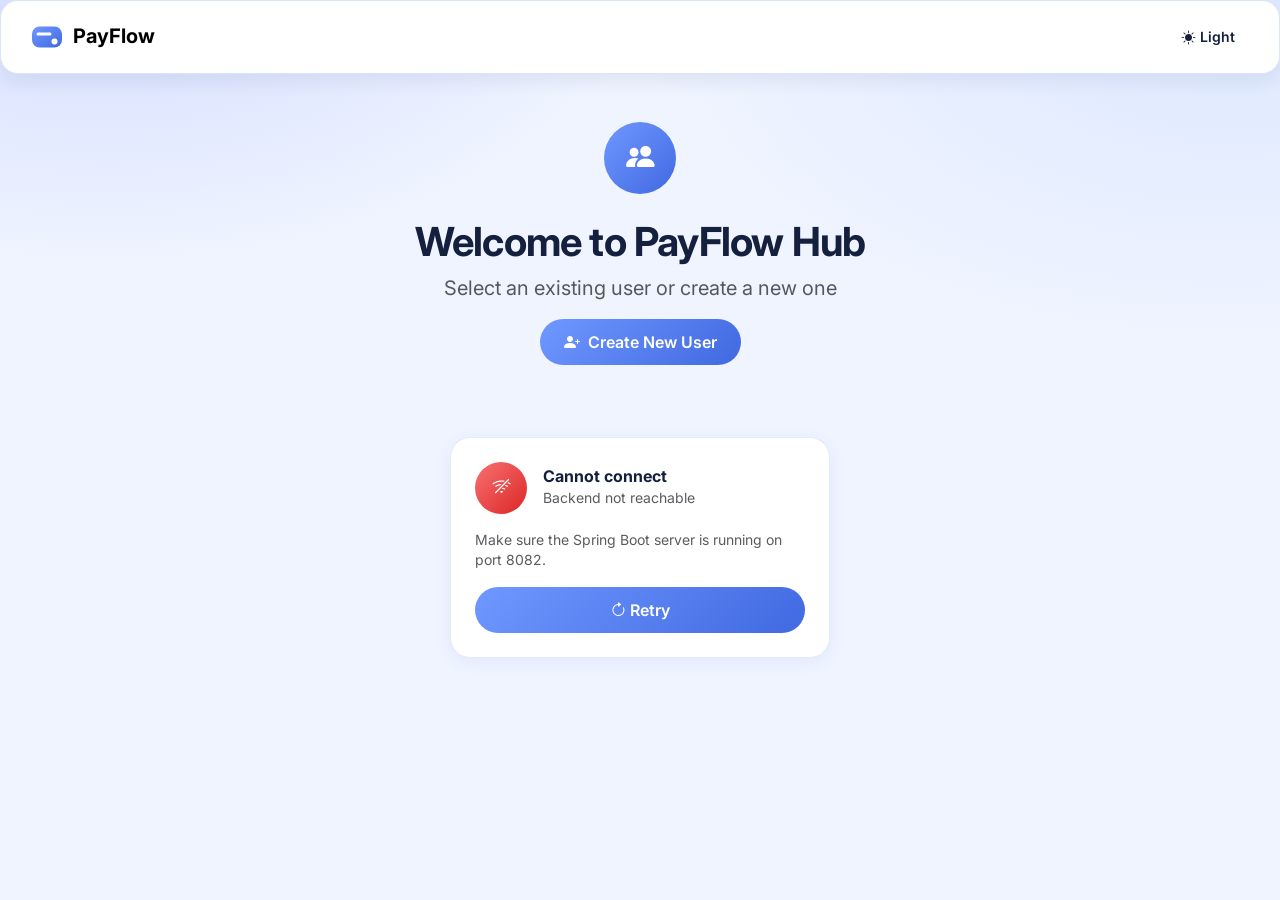
==== commit 12326be0: "Updated to 8082" ====
--- a/frontend/index.html
+++ b/frontend/index.html
@@ -55,7 +55,7 @@
             <div class="pf-avatar" style="background:linear-gradient(135deg,#f87171,#dc2626)"><i class="bi bi-wifi-off"></i></div>
             <div><h6 class="fw-bold mb-0">Cannot connect</h6><small class="text-muted">Backend not reachable</small></div>
           </div>
-          <p class="text-muted small mb-3">Make sure the Spring Boot server is running on port 8080.</p>
+          <p class="text-muted small mb-3">Make sure the Spring Boot server is running on port 8082.</p>
           <button class="btn btn-pf btn w-100 rounded-pill" onclick="loadUsers()">
             <i class="bi bi-arrow-clockwise me-1"></i>Retry
           </button>
@@ -129,6 +129,10 @@
             <div class="mb-3">
               <label class="form-label fw-semibold small">Email</label>
               <input type="email" class="form-control" id="newUserEmail" placeholder="name@example.com" required>
+            </div>
+            <div class="mb-3">
+              <label class="form-label fw-semibold small">Phone Number</label>
+              <input type="tel" class="form-control" id="newUserPhone" placeholder="10-15 digits">
             </div>
             <div class="row g-2 mb-3">
               <div class="col-sm-6">
